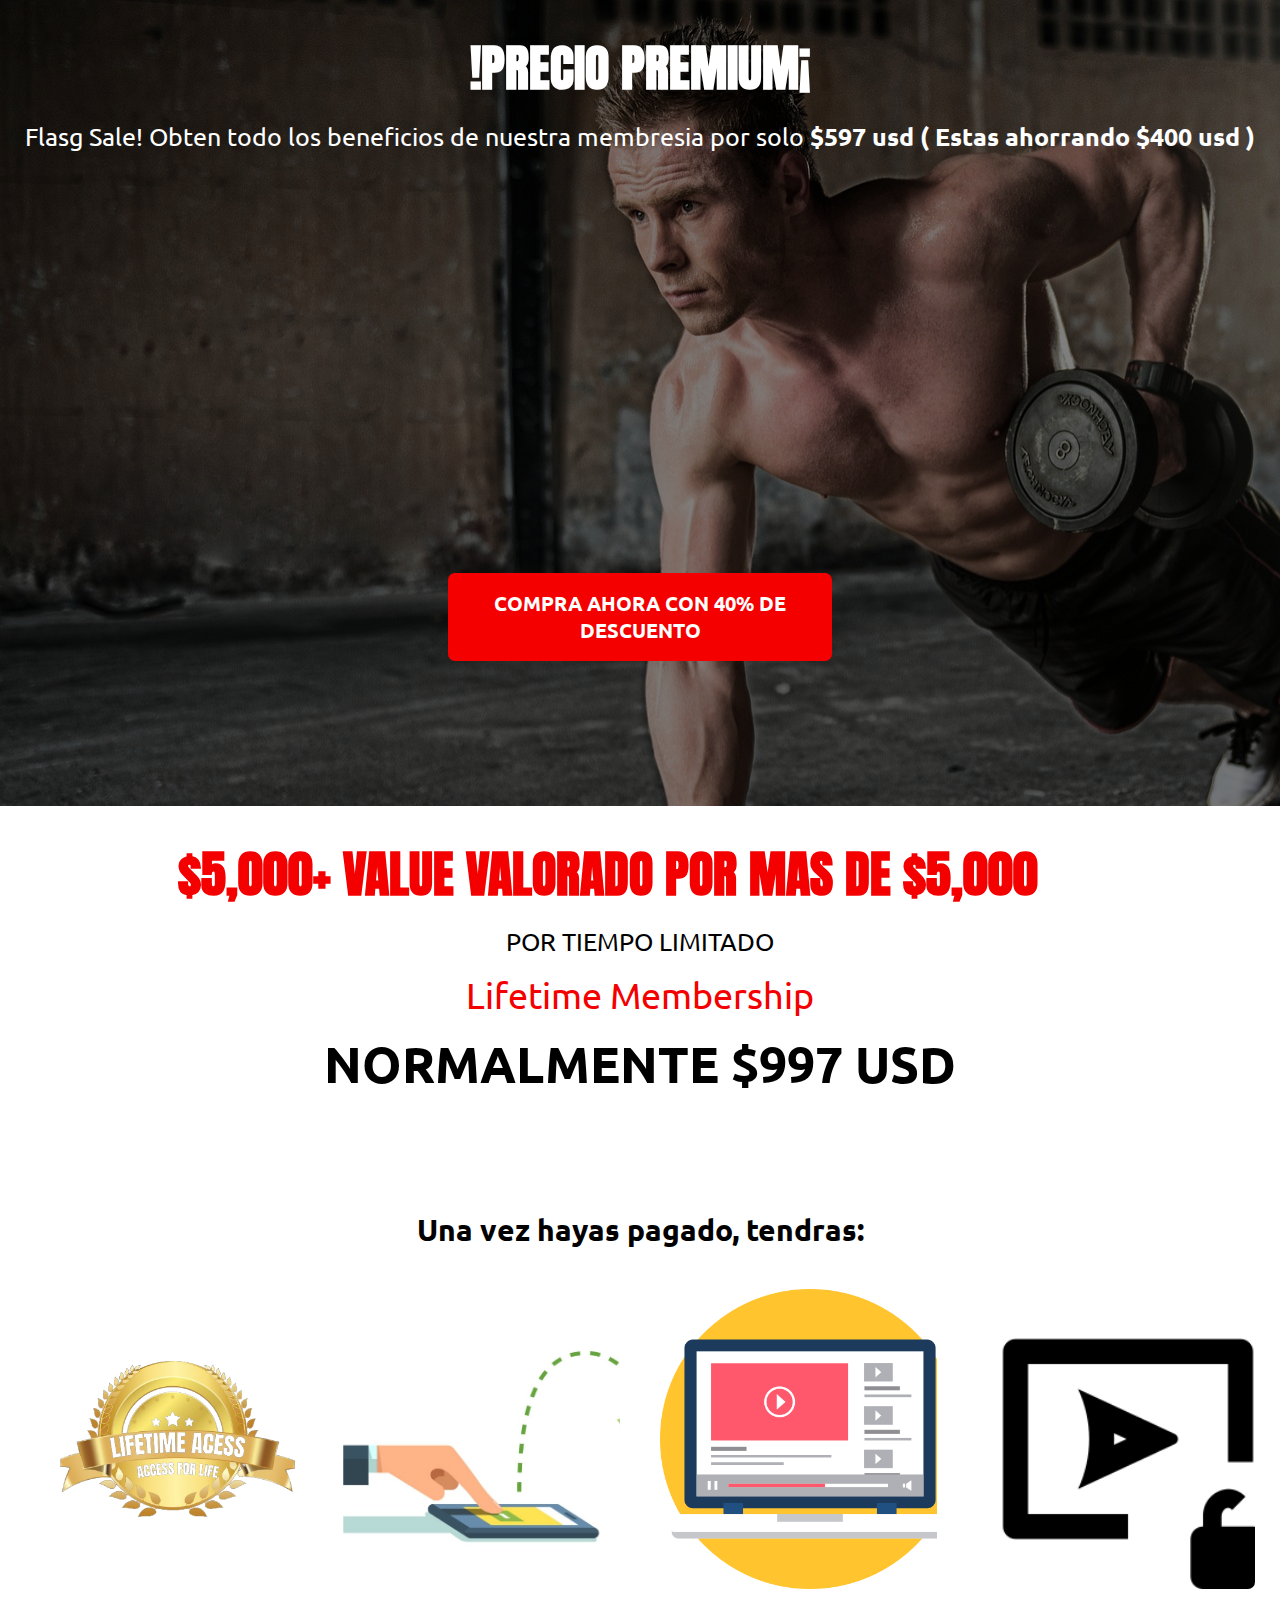
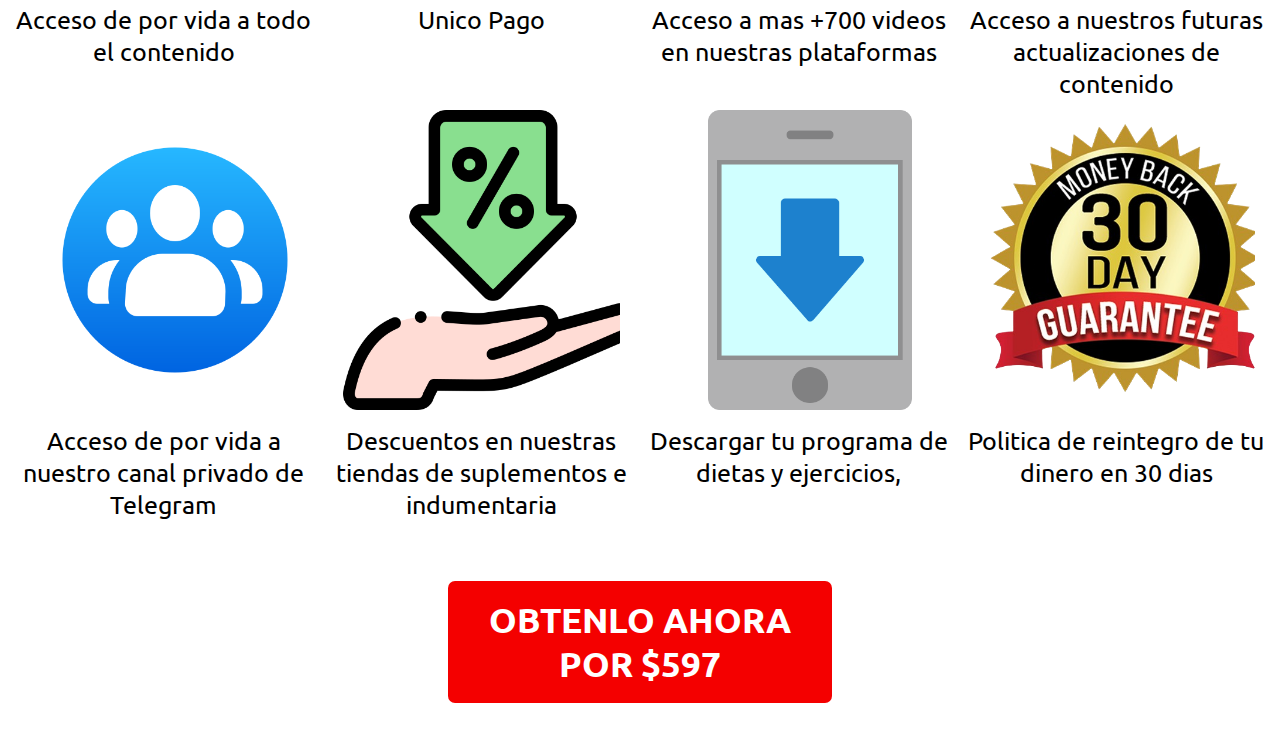
==== index.html @ 4ff4c4f5 "desktop version compelte" ====
<!DOCTYPE html>
<html lang="en">
  <head>
    <meta charset="UTF-8">
    <meta name="viewport" content="width=device-width, initial-scale=1.0">
    <title>Flasg Sale! Obten todo los beneficios de nuestra membresia por solo $597 usd</title>
    <link rel="stylesheet" href="index.css">
    <style>
      @import url('https://fonts.googleapis.com/css2?family=Anton&display=swap');
      @import url('https://fonts.googleapis.com/css2?family=Ubuntu:wght@300;700&display=swap');
    </style>
  </head>
  <body>
    <div class='hero hero-tint'>
      <h1 id="hero-title">!PRECIO PREMIUM¡</h1>
      <p class="hero-text">Flasg Sale! Obten todo los beneficios de nuestra membresia por solo <strong>$597 usd ( Estas ahorrando $400 usd )</strong></p>
      <iframe  id='vsl' src="https://fast.wistia.net/embed/iframe/k64k3qj7p7?seo=true&videoFoam=false" title="VSL FITNESS Video" allow="autoplay; fullscreen" allowtransparency="true" frameborder="0" scrolling="no" class="wistia_embed" name="wistia_embed" msallowfullscreen width="640" height="360"></iframe>
      <script src="https://fast.wistia.net/assets/external/E-v1.js" async></script>
      <button class='cta'>COMPRA AHORA CON 40% DE DESCUENTO </button>
    </div>
    <div class='body'>
      <h1 class="red">$5,000+ VALUE VALORADO POR MAS DE $5,000 </h1>
      <p>POR TIEMPO LIMITADO</p>
      <p class="red emphasize">Lifetime Membership</p>
      <p class="body-discount">NORMALMENTE $997 USD</p>
      <p class='list-title'> Una vez hayas pagado, tendras:</p>
      <div class="benefit-grid">
        <div class="benefit">
          <div class="benefit-image" id="one"></div>
          <p class="label">Acceso de por vida a todo el contenido</p>
        </div>
        <div class="benefit">
          <div class="benefit-image" id="two"></div>
          <p class="label">Unico Pago</p>
        </div>
        <div class="benefit">
          <div class="benefit-image" id="three"></div>
          <p class="label">Acceso a mas +700 videos en nuestras plataformas</p>
        </div>
        <div class="benefit">
          <div class="benefit-image" id="four"></div>
          <p class="label">Acceso a nuestros futuras actualizaciones de contenido</p>
        </div>
        <div class="benefit">
          <div class="benefit-image" id="five"></div>
          <p class="label">Acceso de por vida a nuestro canal privado de Telegram</p>
        </div>
        <div class="benefit">
          <div class="benefit-image" id="six"></div>
          <p class="label">Descuentos en nuestras tiendas de suplementos e indumentaria</p>
        </div>
        <div class="benefit">
          <div class="benefit-image" id="seven"></div>
          <p class="label">Descargar tu programa de dietas y ejercicios,</p>
        </div> 
        <div class="benefit">
          <div class="benefit-image" id="eight"></div>
          <p class="label">Politica de reintegro de tu dinero en 30 dias</p>
        </div>
      </div>
      <button class='cta cta-2'>OBTENLO AHORA POR $597 </button>
    </div>
  </body>
</html>
---- index.css ----
* {
  padding: 0px;
  margin: 0px;
  text-align: center;
  font-family: 'Ubuntu', sans-serif;

}

body {
  height: 260vh;
}

h1 {
  font-family: 'Anton', sans-serif;
  padding-top: 30px;
  font-size: 50px;
  width: 95%;
}

p {
  font-size: 25px;
  padding-top: 15px;
}

.red {
  color: #f40000;
}

.emphasize {
  font-size: 225%;
}

.hero {
  height: 89.5vh;
  width: 100vw;
  background-image: url('/images/hero-bg.jpeg');
  display: flex;
  flex-direction: column;
  align-items: center;
  color: white;
}

.hero-tint {
  background-color: rgba(0,0,0, .5);
  background-blend-mode: multiply;
}

.cta {
  margin-top: 30px;
  padding: 17px;
  width: 30%;
  border-radius: 7px;
  border: none;
  background: #f40000;
  color: white;
  font-weight: bold;
  font-size: 20px;
  transition: transform 0.2s ease;
}

.cta:hover {
  transform: translateY(3px);
  cursor: pointer;
  background: black;
}

.body-discount {
  font-size: 50px;
  font-weight: bold;
}

.list-title {
  margin-top: 100px;
  font-size: 30px;
  font-weight: bold;
}

#vsl {
  padding-top: 30px;
}

.benefit-grid {
  display: grid;
  grid-template-columns: repeat(4, 1fr);
  gap: 10px;
  grid-auto-rows: minmax(100px, auto);
  margin-top: 30px;
  padding: 10px;
}

.benefit-image {
  height: 200px;
  width: 90%;
  background: red;
  margin: auto;
  border-radius: 7px;
}

.benefit-grid-last {
  display: flex;
  width: 100%;
  justify-content: center;
  margin-top: 10px;
}

.benefit-last {
  width: 19.5%;
}

#one {
  background: url('/images/lifetime-access.png');
  background-size: cover;
  position: relative;
  height: 300px;
}

#two {
  background: url('/images/otp.jpeg');
  background-size: cover;
  position: relative;
  height: 300px;
}

#three {
  background: url('/images/700-videos.png');
  background-size: cover;
  position: relative;
  height: 300px;
}

#four {
  background: url('/images/unlock-video.png');
  background-size: cover;
  position: relative;
  height: 300px;
}

#five {
  background: url('/images/facebook-group.png');
  background-size: cover;
  position: relative;
  height: 300px;
}

#six {
  background: url('/images/discount.png');
  background-size: cover;
  position: relative;
  height: 300px;
}

#seven {
  background: url('/images/downloads.png');
  background-size: cover;
  position: relative;
  height: 300px;
}

#eight {
  background: url('/images/30daymondayback.png');
  background-size: cover;
  position: relative;
  height: 300px;
}

.cta-2 {
  margin-top: 50px;
  font-size: 35px;
}
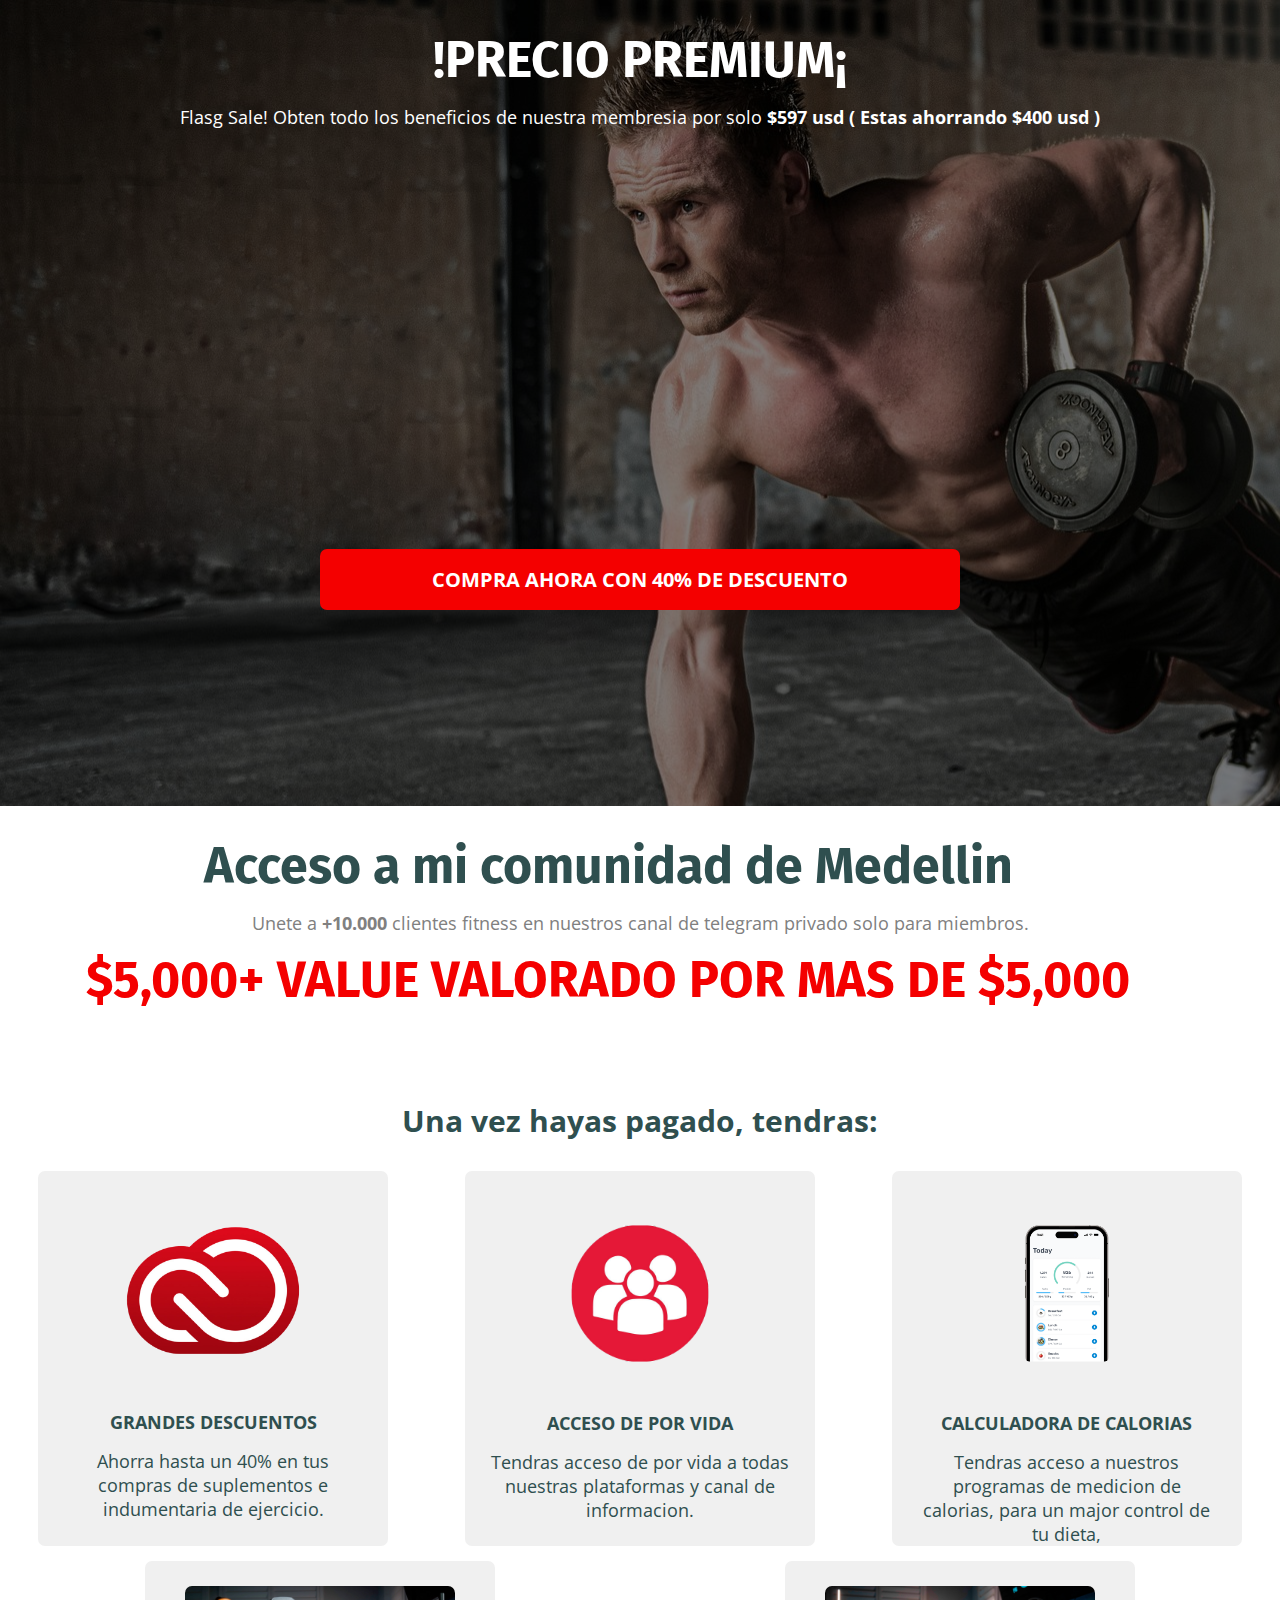
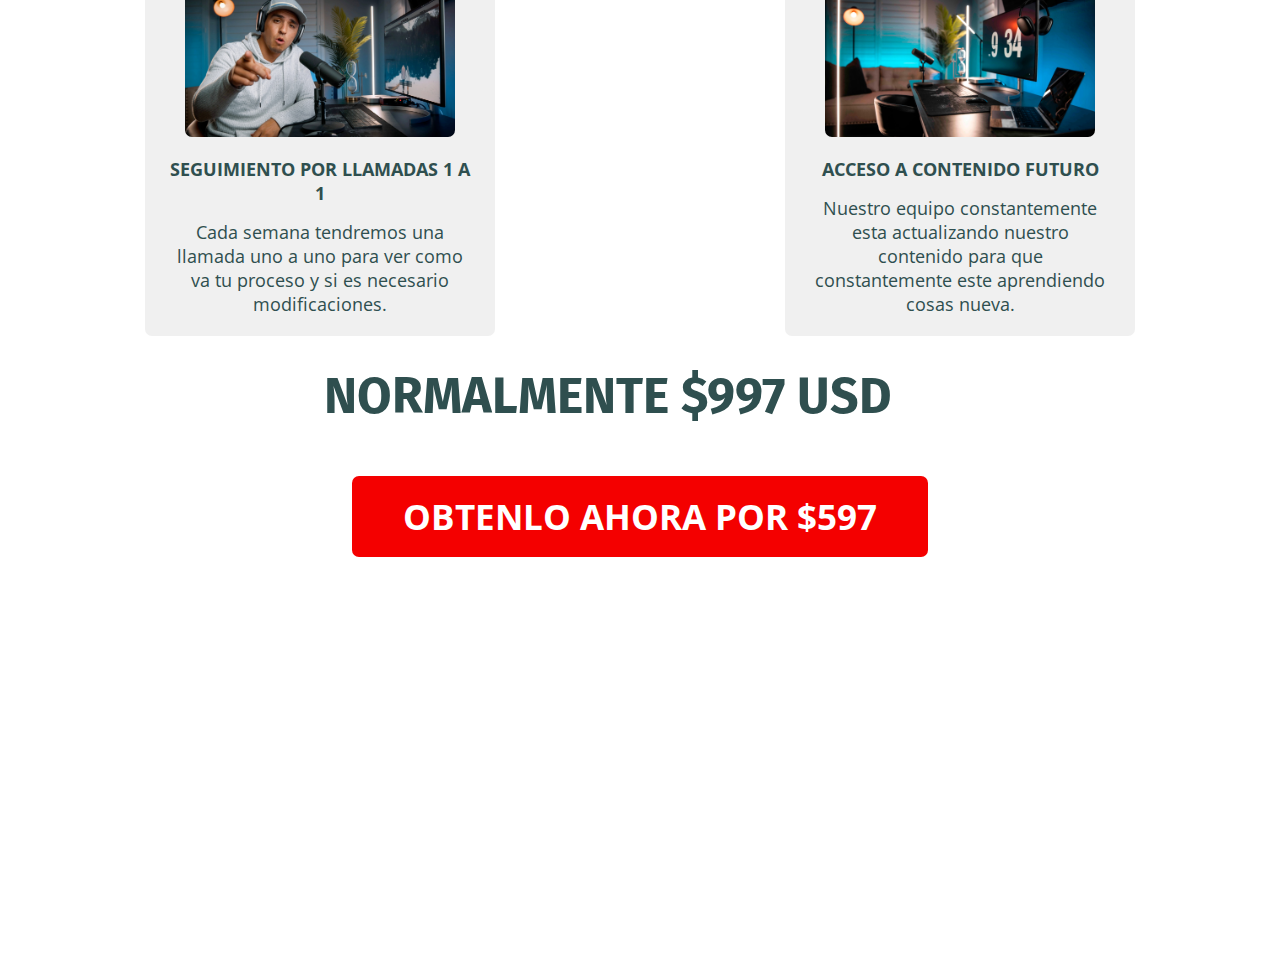
==== commit 243d69b5: "finished lander" ====
--- a/index.html
+++ b/index.html
@@ -5,6 +5,7 @@
     <meta name="viewport" content="width=device-width, initial-scale=1.0">
     <title>Flasg Sale! Obten todo los beneficios de nuestra membresia por solo $597 usd</title>
     <link rel="stylesheet" href="index.css">
+    <link href="//fonts.googleapis.com/css?family=Open+Sans:400,700,400italic,700italic|Fira+Sans:400,700,400italic,700italic" rel="stylesheet" type="text/css">
     <style>
       @import url('https://fonts.googleapis.com/css2?family=Anton&display=swap');
       @import url('https://fonts.googleapis.com/css2?family=Ubuntu:wght@300;700&display=swap');
@@ -19,45 +20,38 @@
       <button class='cta'>COMPRA AHORA CON 40% DE DESCUENTO </button>
     </div>
     <div class='body'>
-      <h1 class="red">$5,000+ VALUE VALORADO POR MAS DE $5,000 </h1>
-      <p>POR TIEMPO LIMITADO</p>
-      <p class="red emphasize">Lifetime Membership</p>
-      <p class="body-discount">NORMALMENTE $997 USD</p>
+      <h1 class="body-title">Acceso a mi comunidad de Medellin</h1>
+      <p>Unete a <strong>+10.000</strong> clientes fitness en nuestros canal de telegram privado solo para miembros.</p>
+      <h1 class="red value-title">$5,000+ VALUE VALORADO POR MAS DE $5,000 </h1>
       <p class='list-title'> Una vez hayas pagado, tendras:</p>
       <div class="benefit-grid">
         <div class="benefit">
-          <div class="benefit-image" id="one"></div>
-          <p class="label">Acceso de por vida a todo el contenido</p>
+          <img class="benefit-image discount-image" src="/images/big-discounts.webp"/>
+          <p class="benefit-label discount">GRANDES DESCUENTOS</p>
+          <p class="benefit-desc">Ahorra hasta un  40% en tus compras de suplementos e indumentaria de ejercicio.</p>
         </div>
         <div class="benefit">
-          <div class="benefit-image" id="two"></div>
-          <p class="label">Unico Pago</p>
+          <img class="benefit-image community" src="/images/community-access.webp"/>
+          <p class="benefit-label">ACCESO DE POR VIDA</p>
+          <p class="benefit-desc">Tendras acceso de por vida a todas nuestras plataformas y canal de informacion.</p>
         </div>
         <div class="benefit">
-          <div class="benefit-image" id="three"></div>
-          <p class="label">Acceso a mas +700 videos en nuestras plataformas</p>
+          <img class="benefit-image calorie" src="/images/calorie-calc.png"/>
+          <p class="benefit-label">CALCULADORA DE CALORIAS</p>
+          <p class="benefit-desc">Tendras acceso a nuestros programas de medicion de calorias, para un major control de tu dieta,</p>
         </div>
         <div class="benefit">
-          <div class="benefit-image" id="four"></div>
-          <p class="label">Acceso a nuestros futuras actualizaciones de contenido</p>
+          <img class="benefit-image" src="/images/live-qa.jpeg"/>
+          <p class="benefit-label">SEGUIMIENTO POR LLAMADAS 1 A 1</p>
+          <p class="benefit-desc">Cada semana tendremos una llamada uno a uno para ver como va tu proceso y si es necesario modificaciones.</p>
         </div>
         <div class="benefit">
-          <div class="benefit-image" id="five"></div>
-          <p class="label">Acceso de por vida a nuestro canal privado de Telegram</p>
-        </div>
-        <div class="benefit">
-          <div class="benefit-image" id="six"></div>
-          <p class="label">Descuentos en nuestras tiendas de suplementos e indumentaria</p>
-        </div>
-        <div class="benefit">
-          <div class="benefit-image" id="seven"></div>
-          <p class="label">Descargar tu programa de dietas y ejercicios,</p>
-        </div> 
-        <div class="benefit">
-          <div class="benefit-image" id="eight"></div>
-          <p class="label">Politica de reintegro de tu dinero en 30 dias</p>
+          <img class="benefit-image" src="/images/future-access.jpeg"/>
+          <p class="benefit-label">ACCESO A CONTENIDO FUTURO</p>
+          <p class="benefit-desc">Nuestro equipo constantemente esta actualizando nuestro contenido para que constantemente este aprendiendo cosas nueva.</p>
         </div>
       </div>
+      <h1 class="body-discount">NORMALMENTE $997 USD</h1>
       <button class='cta cta-2'>OBTENLO AHORA POR $597 </button>
     </div>
   </body>
--- a/index.css
+++ b/index.css
@@ -2,24 +2,25 @@
   padding: 0px;
   margin: 0px;
   text-align: center;
-  font-family: 'Ubuntu', sans-serif;
+  font-family: Open Sans;
 
 }
 
 body {
-  height: 260vh;
+  height: 285vh;
 }
 
 h1 {
-  font-family: 'Anton', sans-serif;
+  font-family: Fira Sans;
   padding-top: 30px;
   font-size: 50px;
   width: 95%;
 }
 
 p {
-  font-size: 25px;
+  font-size: 18px;
   padding-top: 15px;
+  color: gray
 }
 
 .red {
@@ -28,6 +29,8 @@
 
 .emphasize {
   font-size: 225%;
+  width: 90%;
+  margin: auto;
 }
 
 .hero {
@@ -45,10 +48,15 @@
   background-blend-mode: multiply;
 }
 
+.hero-text {
+  color: white;
+}
+
 .cta {
   margin-top: 30px;
+  margin-bottom: 30px;
   padding: 17px;
-  width: 30%;
+  width: 50%;
   border-radius: 7px;
   border: none;
   background: #f40000;
@@ -64,15 +72,25 @@
   background: black;
 }
 
+.body-title {
+  color: darkslategray;
+}
+
 .body-discount {
-  font-size: 50px;
-  font-weight: bold;
+  margin-top: 75px auto auto auto;
+  color: darkslategray;
+}
+
+.value-title {
+  padding-top: 15px;
 }
 
 .list-title {
-  margin-top: 100px;
+  margin-top: 75px;
+  margin-bottom: 15px;
   font-size: 30px;
   font-weight: bold;
+  color: darkslategray;
 }
 
 #vsl {
@@ -80,90 +98,73 @@
 }
 
 .benefit-grid {
-  display: grid;
-  grid-template-columns: repeat(4, 1fr);
-  gap: 10px;
-  grid-auto-rows: minmax(100px, auto);
-  margin-top: 30px;
-  padding: 10px;
+  display: flex;
+  flex-wrap: wrap;
+  justify-content: space-around;
+}
+
+.benefit {
+  width: 300px;
+  height: 325px;
+  margin-top: 15px;
+  padding: 25px;
+  border-radius: 7px;
+  background: rgb(240,240,240);
+}
+
+.benefit:hover {
+  transform: translateY(5px);
+  cursor: pointer;
+  background: rgb(220,220,220);
 }
 
 .benefit-image {
-  height: 200px;
-  width: 90%;
-  background: red;
-  margin: auto;
+  max-height: 60%;
+  max-width: 90%;
   border-radius: 7px;
 }
 
-.benefit-grid-last {
-  display: flex;
-  width: 100%;
-  justify-content: center;
-  margin-top: 10px;
+.benefit-label, .benefit-desc {
+  color: darkslategray;
 }
 
-.benefit-last {
-  width: 19.5%;
+.benefit-label {
+  font-weight: bold;
 }
 
-#one {
-  background: url('/images/lifetime-access.png');
-  background-size: cover;
-  position: relative;
-  height: 300px;
+.calorie, .community {
+  transform: scale(.7);
 }
 
-#two {
-  background: url('/images/otp.jpeg');
-  background-size: cover;
-  position: relative;
-  height: 300px;
+.discount-image {
+  margin-top: 25px;
 }
 
-#three {
-  background: url('/images/700-videos.png');
-  background-size: cover;
-  position: relative;
-  height: 300px;
-}
-
-#four {
-  background: url('/images/unlock-video.png');
-  background-size: cover;
-  position: relative;
-  height: 300px;
-}
-
-#five {
-  background: url('/images/facebook-group.png');
-  background-size: cover;
-  position: relative;
-  height: 300px;
-}
-
-#six {
-  background: url('/images/discount.png');
-  background-size: cover;
-  position: relative;
-  height: 300px;
-}
-
-#seven {
-  background: url('/images/downloads.png');
-  background-size: cover;
-  position: relative;
-  height: 300px;
-}
-
-#eight {
-  background: url('/images/30daymondayback.png');
-  background-size: cover;
-  position: relative;
-  height: 300px;
+.discount {
+  margin-top: 25px;
 }
 
 .cta-2 {
   margin-top: 50px;
   font-size: 35px;
+  width: 45%;
 }
+
+
+
+/* Extra small devices (phones, 600px and down) */
+@media only screen and (max-width: 800px) {
+  #vsl {
+    width: 90%;
+  }
+
+  .cta {
+    width: 75%;
+  }
+
+  .cta-2 {
+    width: 80%;
+  }
+  
+
+}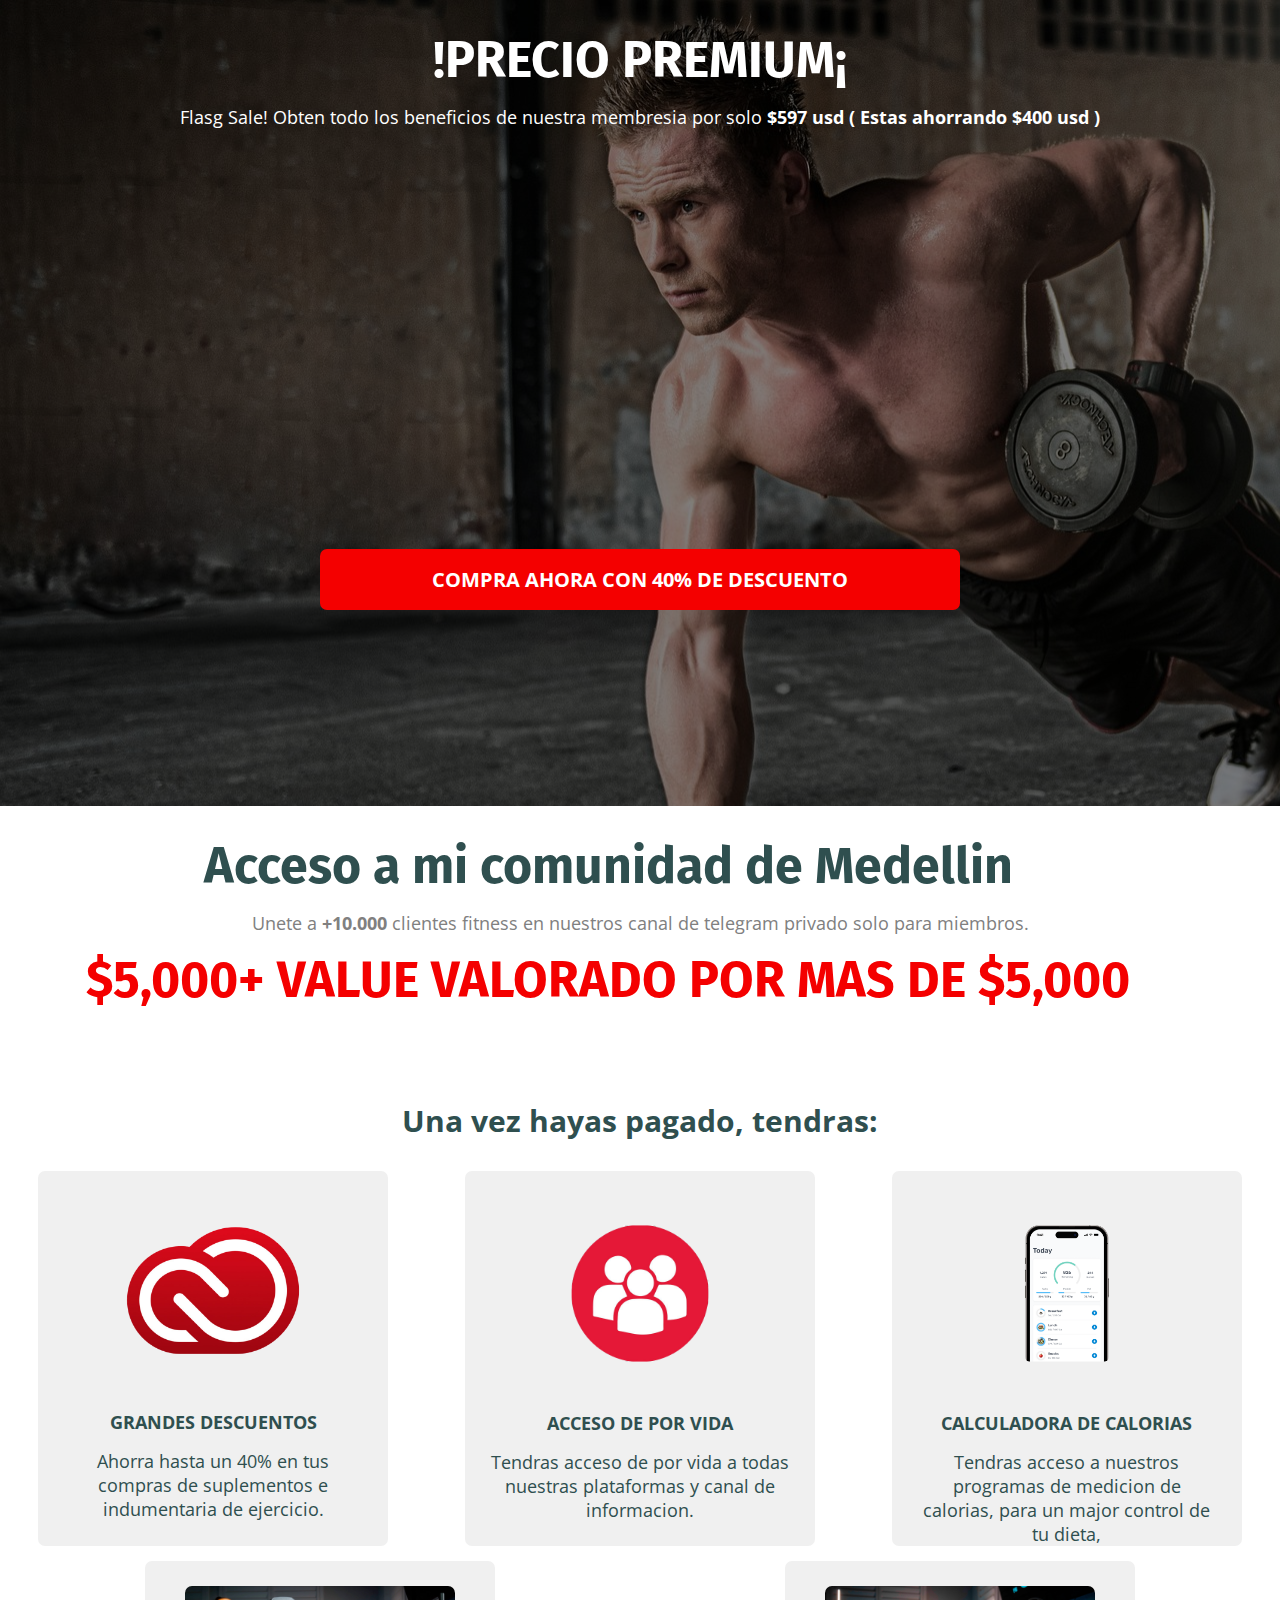
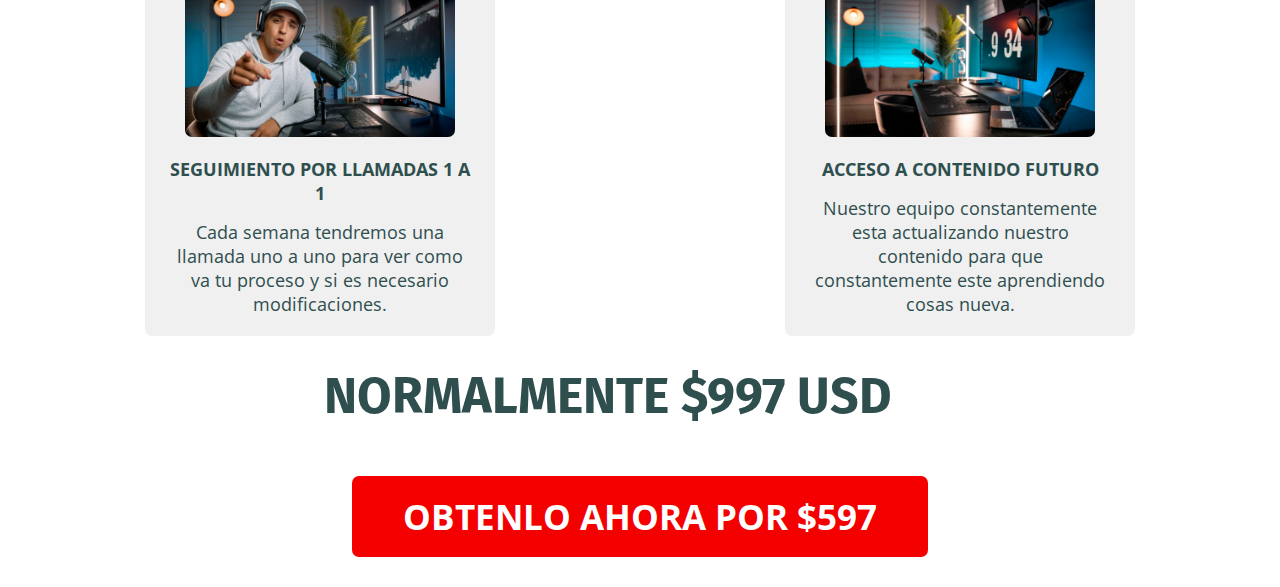
==== commit 67b2fddd: "changed title" ====
--- a/index.html
+++ b/index.html
@@ -3,7 +3,7 @@
   <head>
     <meta charset="UTF-8">
     <meta name="viewport" content="width=device-width, initial-scale=1.0">
-    <title>Flasg Sale! Obten todo los beneficios de nuestra membresia por solo $597 usd</title>
+    <title>Flash Sale! Obten todo los beneficios de nuestra membresia por solo $597 usd</title>
     <link rel="stylesheet" href="index.css">
     <link href="//fonts.googleapis.com/css?family=Open+Sans:400,700,400italic,700italic|Fira+Sans:400,700,400italic,700italic" rel="stylesheet" type="text/css">
     <style>
--- a/index.css
+++ b/index.css
@@ -7,7 +7,7 @@
 }
 
 body {
-  height: 285vh;
+  height: auto;
 }
 
 h1 {
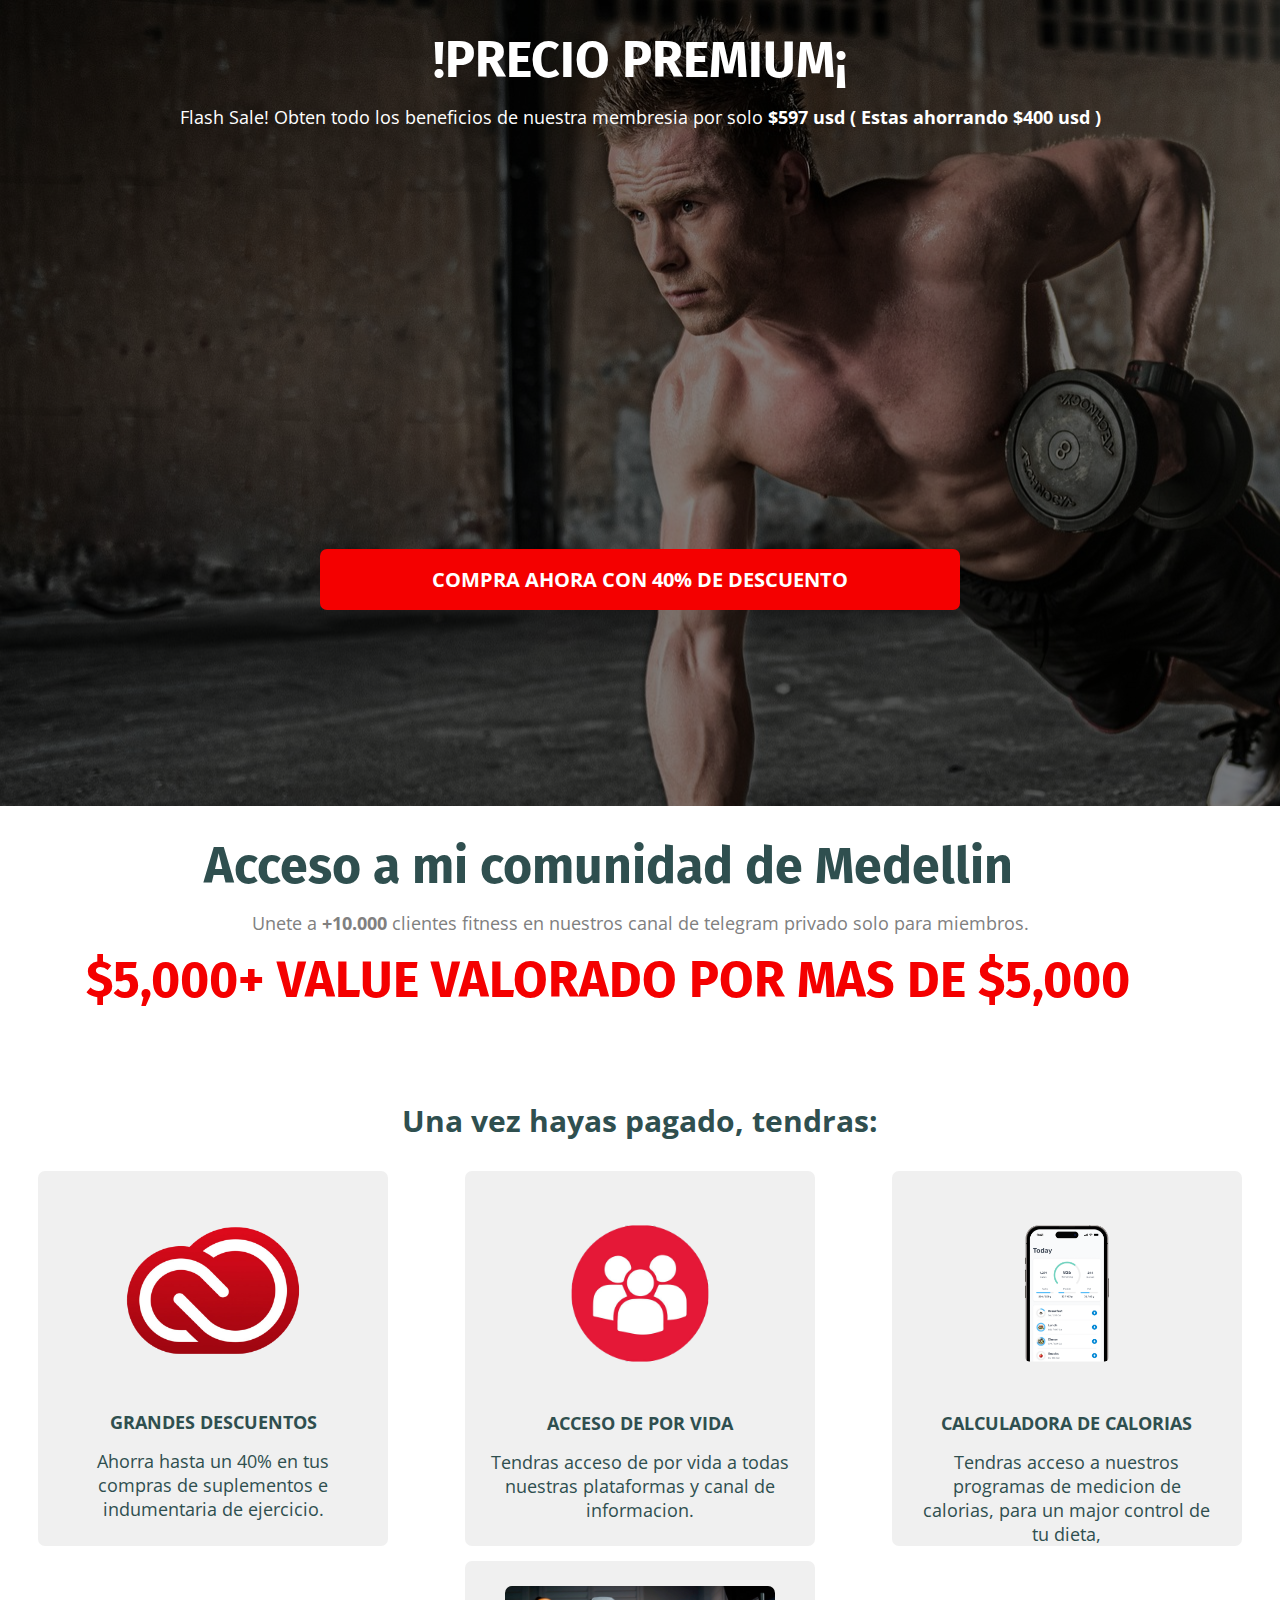
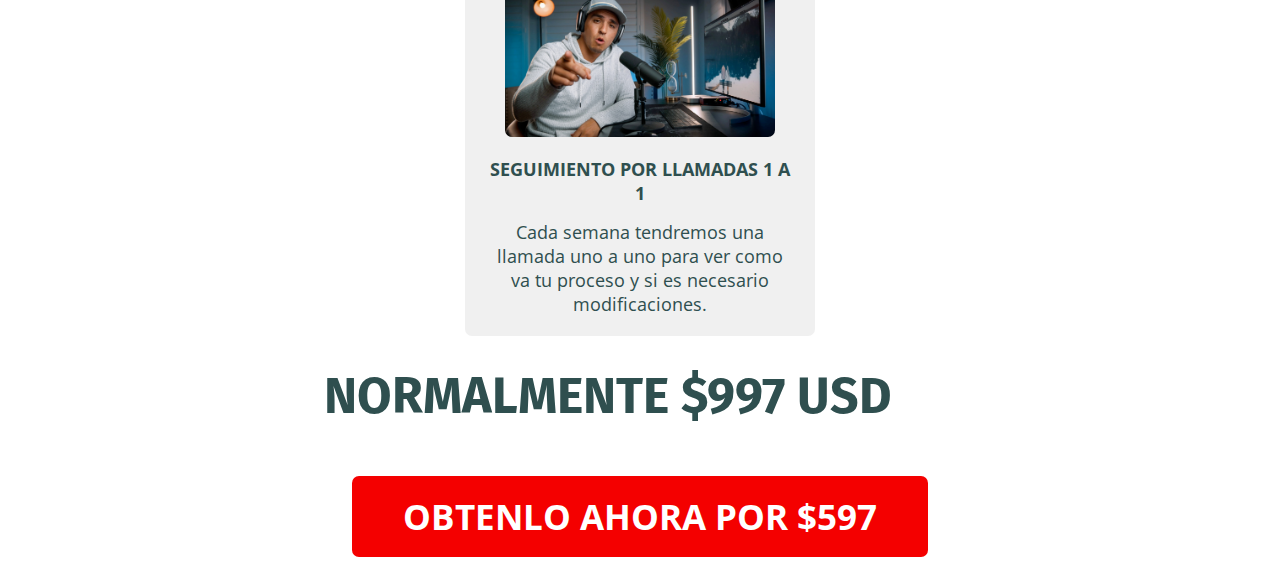
==== commit 0ff0aede: "adjusted benefit grid" ====
--- a/index.html
+++ b/index.html
@@ -14,7 +14,7 @@
   <body>
     <div class='hero hero-tint'>
       <h1 id="hero-title">!PRECIO PREMIUM¡</h1>
-      <p class="hero-text">Flasg Sale! Obten todo los beneficios de nuestra membresia por solo <strong>$597 usd ( Estas ahorrando $400 usd )</strong></p>
+      <p class="hero-text">Flash Sale! Obten todo los beneficios de nuestra membresia por solo <strong>$597 usd ( Estas ahorrando $400 usd )</strong></p>
       <iframe  id='vsl' src="https://fast.wistia.net/embed/iframe/k64k3qj7p7?seo=true&videoFoam=false" title="VSL FITNESS Video" allow="autoplay; fullscreen" allowtransparency="true" frameborder="0" scrolling="no" class="wistia_embed" name="wistia_embed" msallowfullscreen width="640" height="360"></iframe>
       <script src="https://fast.wistia.net/assets/external/E-v1.js" async></script>
       <button class='cta'>COMPRA AHORA CON 40% DE DESCUENTO </button>
@@ -45,11 +45,6 @@
           <p class="benefit-label">SEGUIMIENTO POR LLAMADAS 1 A 1</p>
           <p class="benefit-desc">Cada semana tendremos una llamada uno a uno para ver como va tu proceso y si es necesario modificaciones.</p>
         </div>
-        <div class="benefit">
-          <img class="benefit-image" src="/images/future-access.jpeg"/>
-          <p class="benefit-label">ACCESO A CONTENIDO FUTURO</p>
-          <p class="benefit-desc">Nuestro equipo constantemente esta actualizando nuestro contenido para que constantemente este aprendiendo cosas nueva.</p>
-        </div>
       </div>
       <h1 class="body-discount">NORMALMENTE $997 USD</h1>
       <button class='cta cta-2'>OBTENLO AHORA POR $597 </button>
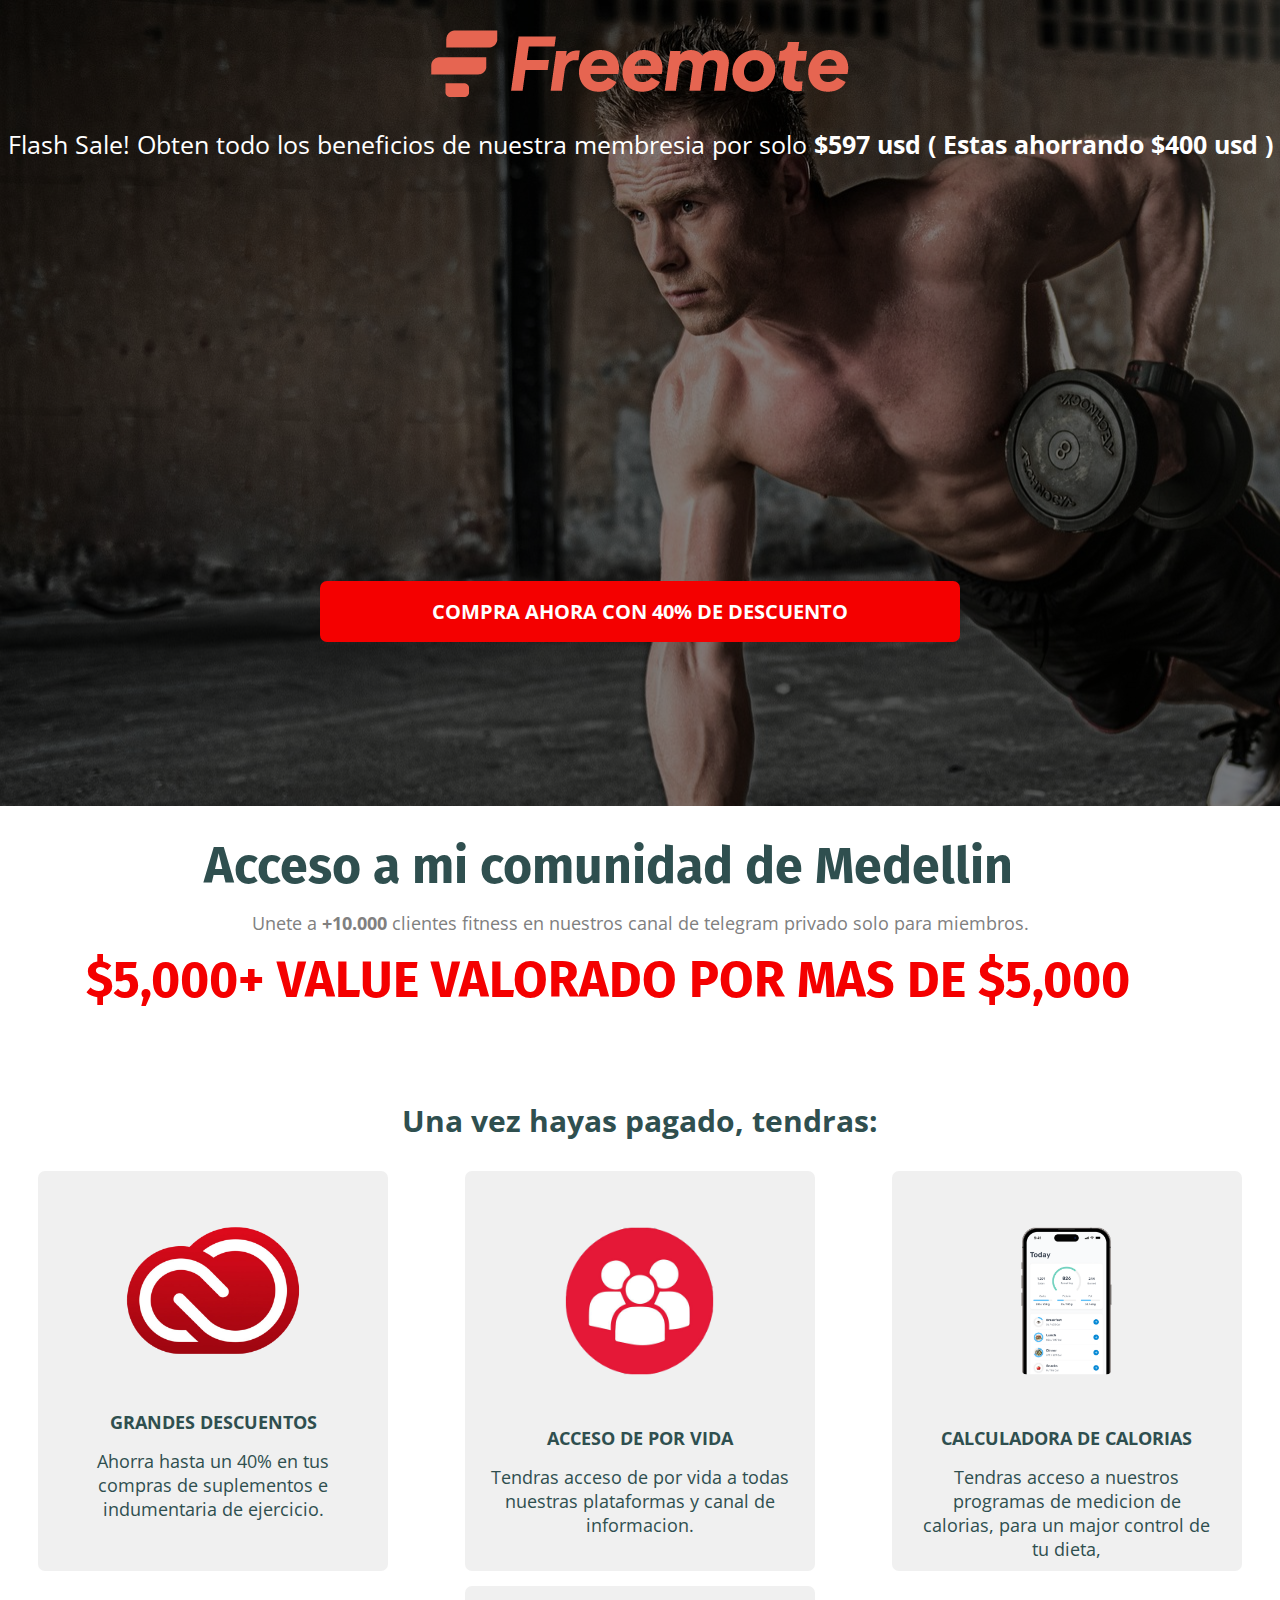
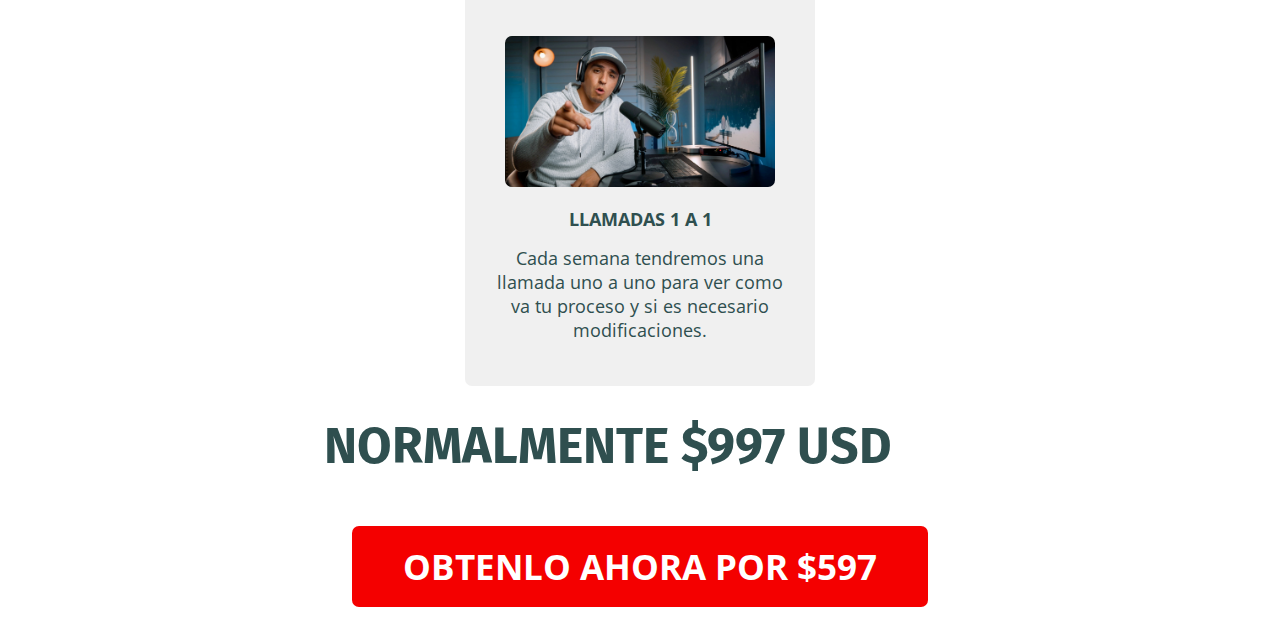
==== commit 82023500: "final changes from kevin" ====
--- a/index.html
+++ b/index.html
@@ -13,7 +13,7 @@
   </head>
   <body>
     <div class='hero hero-tint'>
-      <h1 id="hero-title">!PRECIO PREMIUM¡</h1>
+      <img class='hero-image' src="/images/freemote-logo.png" />
       <p class="hero-text">Flash Sale! Obten todo los beneficios de nuestra membresia por solo <strong>$597 usd ( Estas ahorrando $400 usd )</strong></p>
       <iframe  id='vsl' src="https://fast.wistia.net/embed/iframe/k64k3qj7p7?seo=true&videoFoam=false" title="VSL FITNESS Video" allow="autoplay; fullscreen" allowtransparency="true" frameborder="0" scrolling="no" class="wistia_embed" name="wistia_embed" msallowfullscreen width="640" height="360"></iframe>
       <script src="https://fast.wistia.net/assets/external/E-v1.js" async></script>
@@ -41,8 +41,8 @@
           <p class="benefit-desc">Tendras acceso a nuestros programas de medicion de calorias, para un major control de tu dieta,</p>
         </div>
         <div class="benefit">
-          <img class="benefit-image" src="/images/live-qa.jpeg"/>
-          <p class="benefit-label">SEGUIMIENTO POR LLAMADAS 1 A 1</p>
+          <img class="benefit-image live-image" src="/images/live-qa.jpeg"/>
+          <p class="benefit-label" live>LLAMADAS 1 A 1</p>
           <p class="benefit-desc">Cada semana tendremos una llamada uno a uno para ver como va tu proceso y si es necesario modificaciones.</p>
         </div>
       </div>
--- a/index.css
+++ b/index.css
@@ -15,6 +15,11 @@
   padding-top: 30px;
   font-size: 50px;
   width: 95%;
+}
+
+.hero-image {
+  margin-top: 30px;
+  margin-bottom: 15px;
 }
 
 p {
@@ -50,6 +55,7 @@
 
 .hero-text {
   color: white;
+  font-size: 25px;
 }
 
 .cta {
@@ -105,7 +111,7 @@
 
 .benefit {
   width: 300px;
-  height: 325px;
+  height: 350px;
   margin-top: 15px;
   padding: 25px;
   border-radius: 7px;
@@ -136,12 +142,16 @@
   transform: scale(.7);
 }
 
-.discount-image {
+.discount-image, .live-image {
   margin-top: 25px;
 }
 
-.discount {
+.discount{
   margin-top: 25px;
+}
+
+.live {
+  padding-top: 50px;
 }
 
 .cta-2 {
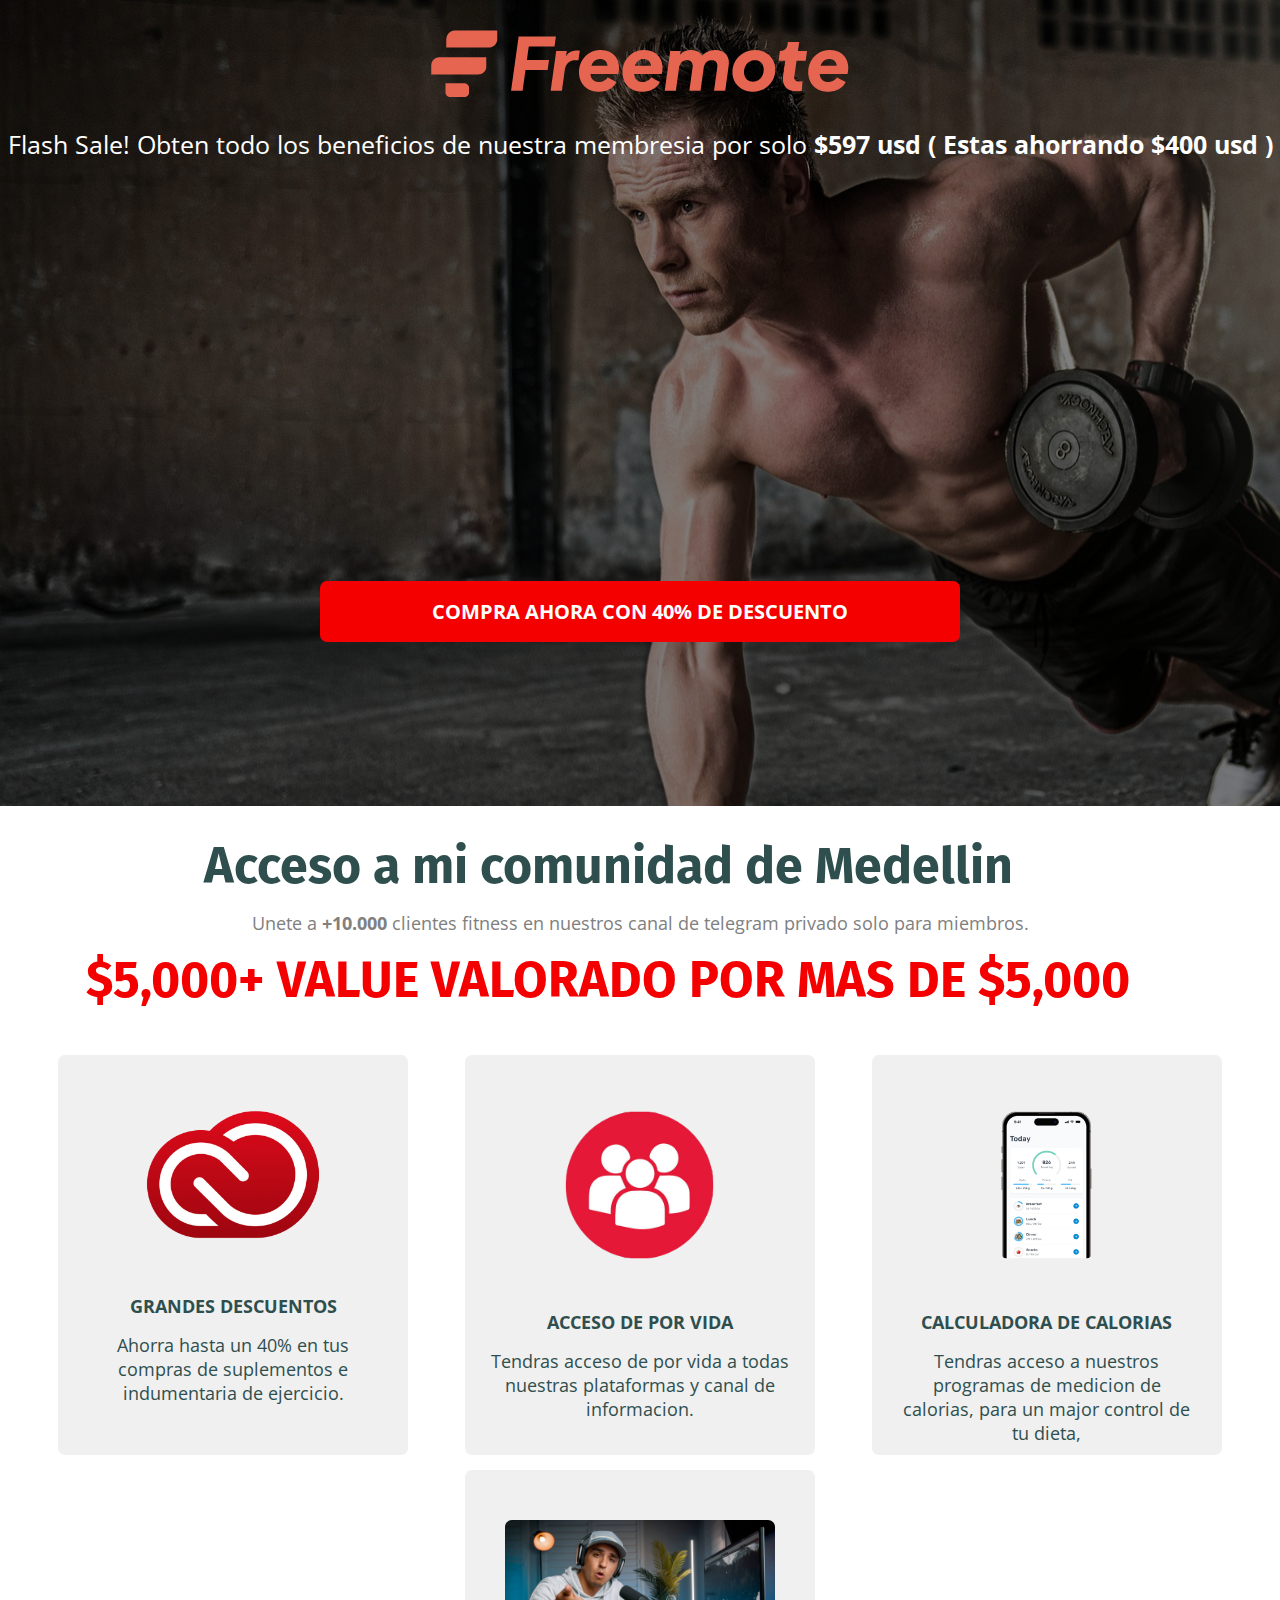
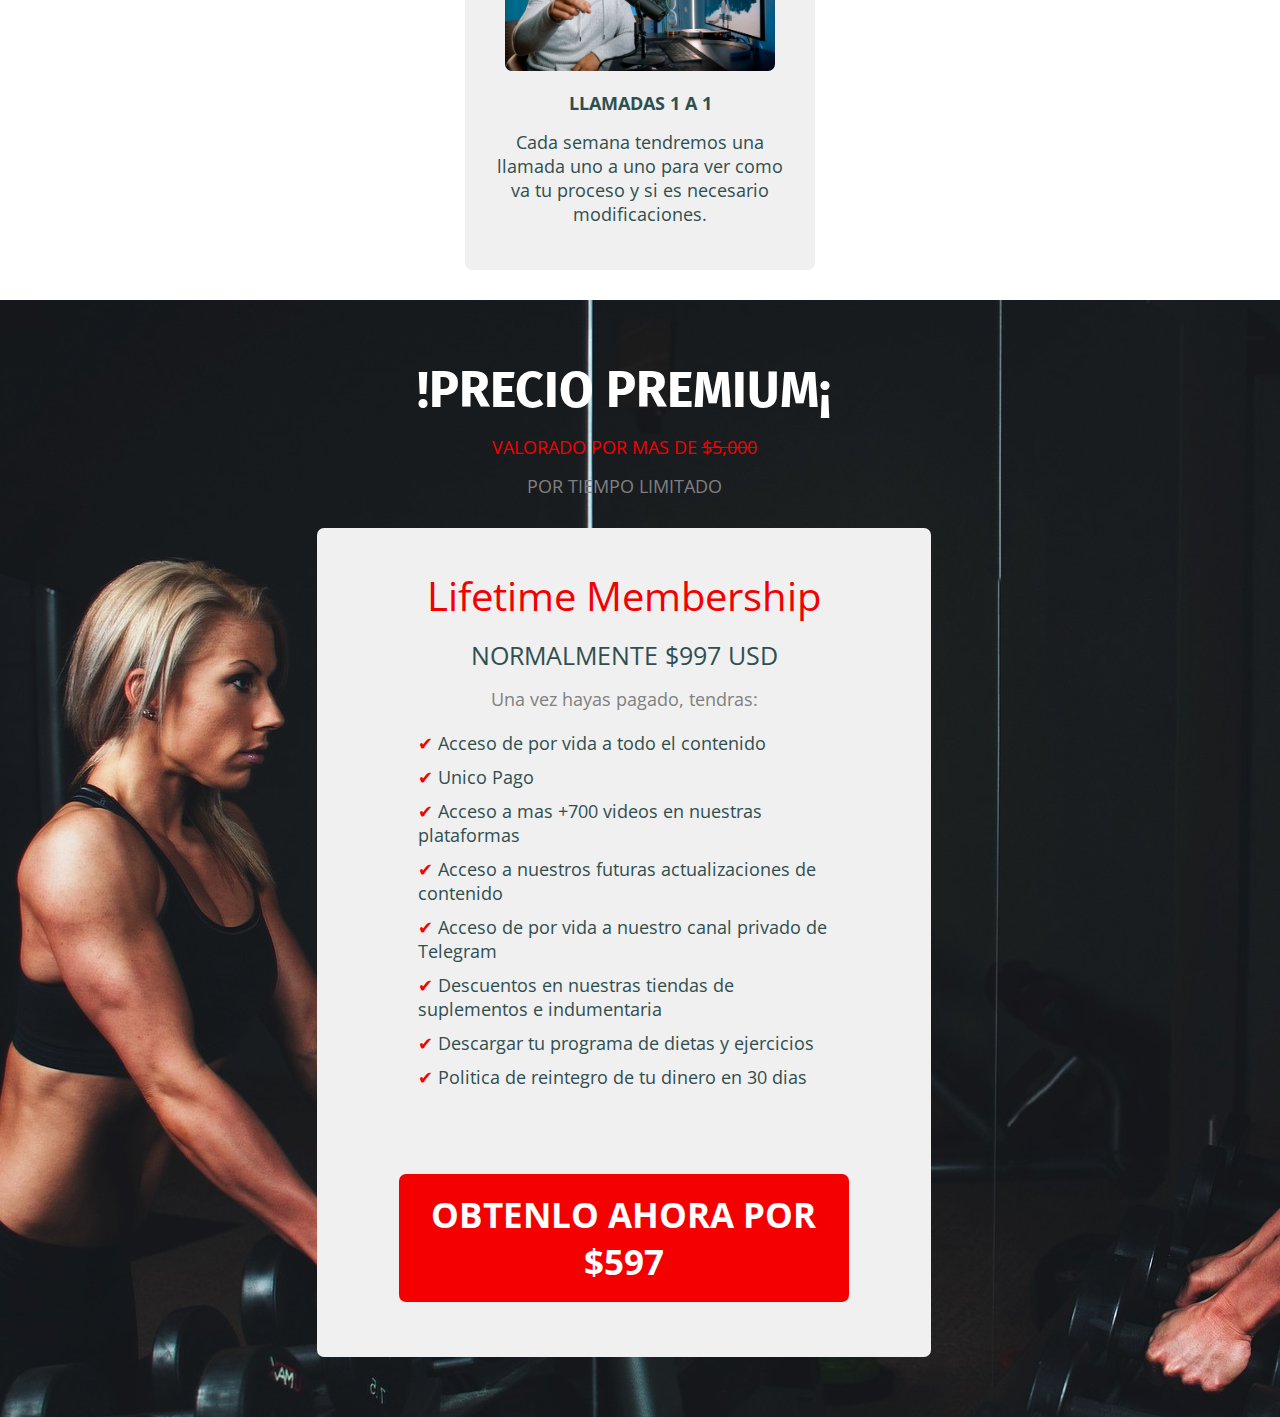
==== commit d261c995: "added bottom cta" ====
--- a/index.html
+++ b/index.html
@@ -23,7 +23,6 @@
       <h1 class="body-title">Acceso a mi comunidad de Medellin</h1>
       <p>Unete a <strong>+10.000</strong> clientes fitness en nuestros canal de telegram privado solo para miembros.</p>
       <h1 class="red value-title">$5,000+ VALUE VALORADO POR MAS DE $5,000 </h1>
-      <p class='list-title'> Una vez hayas pagado, tendras:</p>
       <div class="benefit-grid">
         <div class="benefit">
           <img class="benefit-image discount-image" src="/images/big-discounts.webp"/>
@@ -46,8 +45,27 @@
           <p class="benefit-desc">Cada semana tendremos una llamada uno a uno para ver como va tu proceso y si es necesario modificaciones.</p>
         </div>
       </div>
-      <h1 class="body-discount">NORMALMENTE $997 USD</h1>
-      <button class='cta cta-2'>OBTENLO AHORA POR $597 </button>
+    </div>
+    <div class="offer-box">
+      <h1 class="offer-title white">!PRECIO PREMIUM¡</h1>
+      <p class="offer-title red">VALORADO POR MAS DE <span style="text-decoration: line-through;">$5,000</span> </p>
+      <p class="offer-title">POR TIEMPO LIMITADO</p>
+      <div class="benefit-bullets offer-title">
+        <p class='red lifetime'>Lifetime Membership</p>
+        <p class="body-discount">NORMALMENTE $997 USD</p>
+        <p>Una vez hayas pagado, tendras:</p>
+        <ul>
+          <li><span class="red">&#10004;</span> Acceso de por vida a todo el contenido</li>
+          <li><span class="red">&#10004;</span> Unico Pago</li>
+          <li><span class="red">&#10004;</span> Acceso a mas +700 videos en nuestras plataformas</li>
+          <li><span class="red">&#10004;</span> Acceso a nuestros futuras actualizaciones de contenido</li>
+          <li><span class="red">&#10004;</span> Acceso de por vida a nuestro canal privado de Telegram</li>
+          <li><span class="red">&#10004;</span> Descuentos en nuestras tiendas de suplementos e indumentaria</li>
+          <li><span class="red">&#10004;</span> Descargar tu programa de dietas y ejercicios</li>
+          <li><span class="red">&#10004;</span> Politica de reintegro de tu dinero en 30 dias</li>
+        </ul>
+        <button class='cta cta-2'>OBTENLO AHORA POR $597 </button>
+      </div>
     </div>
   </body>
 </html>--- a/index.css
+++ b/index.css
@@ -85,7 +85,22 @@
 .body-discount {
   margin-top: 75px auto auto auto;
   color: darkslategray;
-}
+  font-size: 25px;
+}
+
+ul {
+  margin: 15px auto 30px auto;
+  width: 75%;
+  color: darkslategray;
+  font-size: 18px;
+  list-style-type: none;
+}
+
+li {
+  padding: 5px;
+  text-align: left;
+}
+
 
 .value-title {
   padding-top: 15px;
@@ -107,6 +122,7 @@
   display: flex;
   flex-wrap: wrap;
   justify-content: space-around;
+  margin: 30px;
 }
 
 .benefit {
@@ -157,9 +173,41 @@
 .cta-2 {
   margin-top: 50px;
   font-size: 35px;
-  width: 45%;
-}
-
+  width: 80%;
+}
+
+.offer-box {
+  height: auto;
+  width: 110vw;
+  background-image: url('/images/bg-2.jpeg');
+  margin: auto;
+  position: relative;
+  right: 150px;
+  padding: 30px;
+}
+
+.offer-title {
+  position: relative;
+  left: 40px; 
+}
+
+.white {
+  color: white;
+  width: 100%;
+}
+
+.benefit-bullets {
+  width: 40%;
+  height: auto;
+  background: rgb(240,240,240);
+  border-radius: 7px;
+  padding: 25px;
+  margin: 30px auto;
+}
+
+.lifetime {
+  font-size: 40px;
+}
 
 
 /* Extra small devices (phones, 600px and down) */
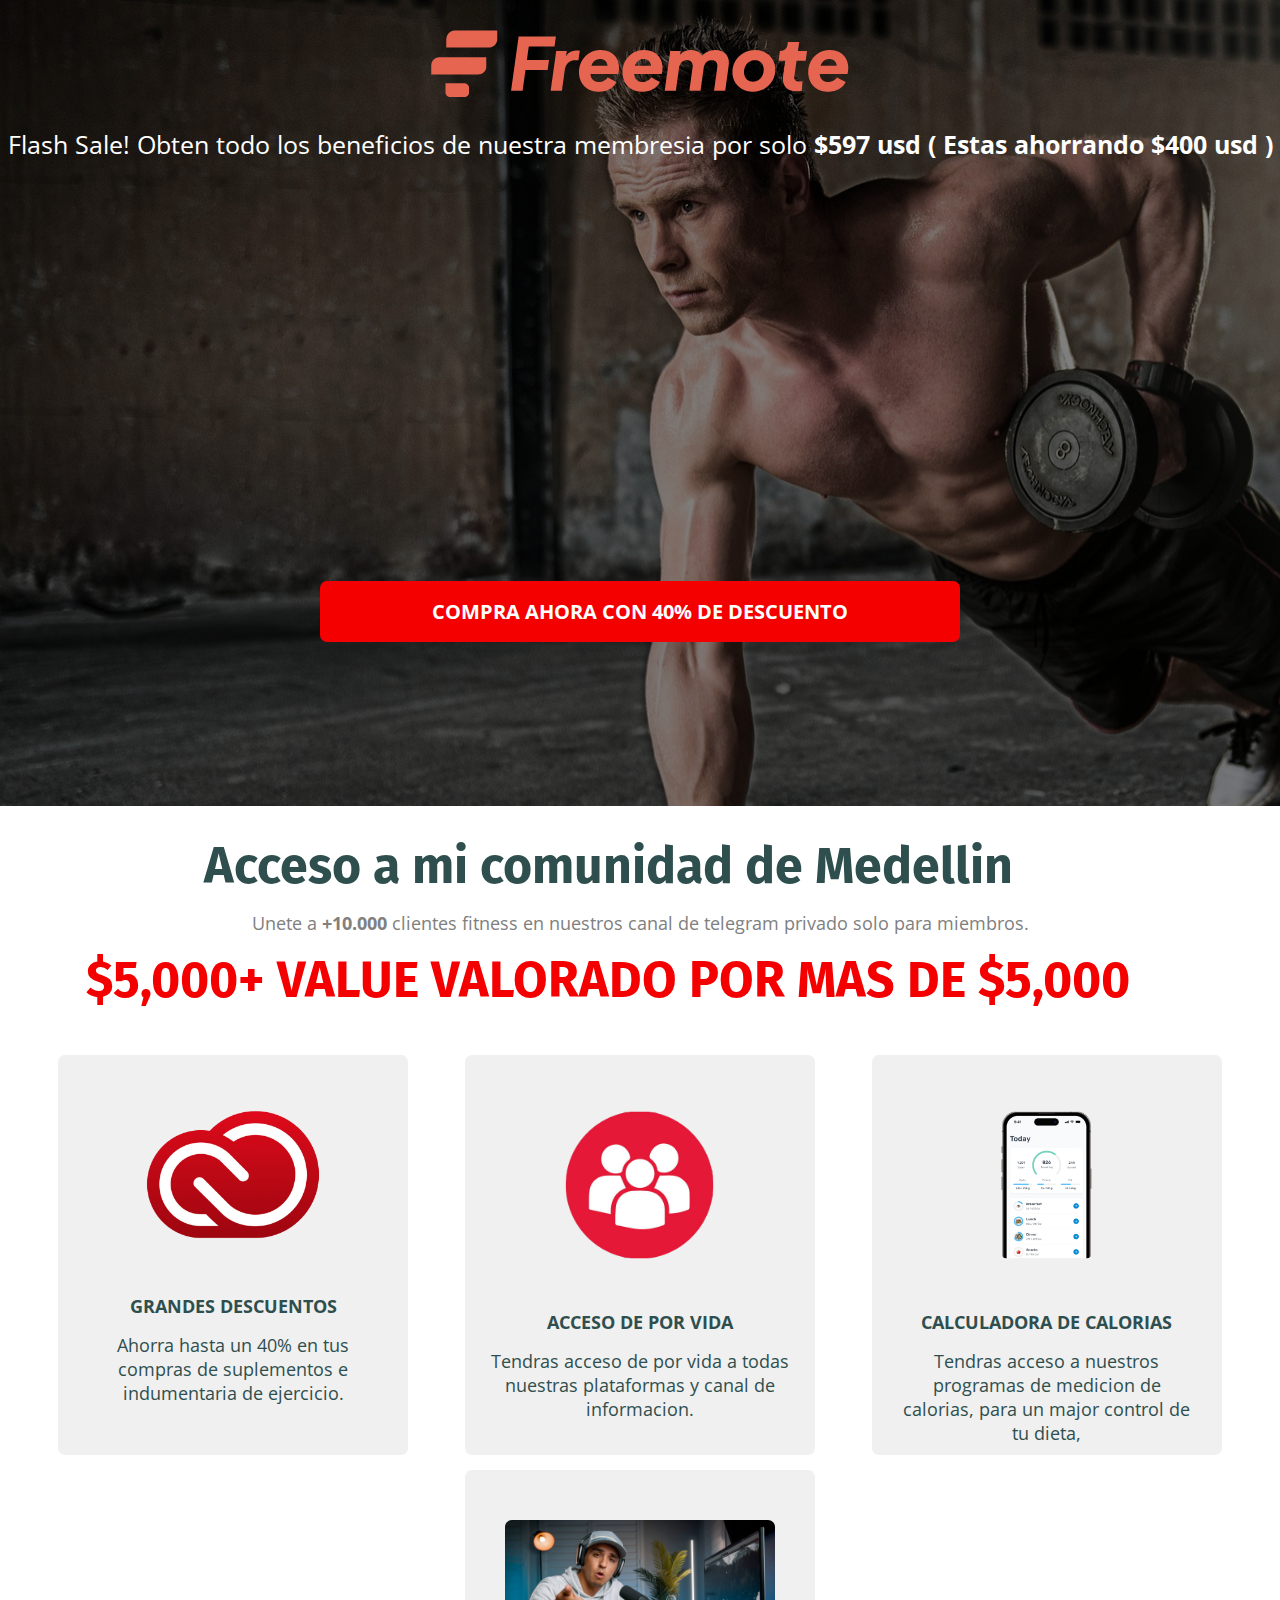
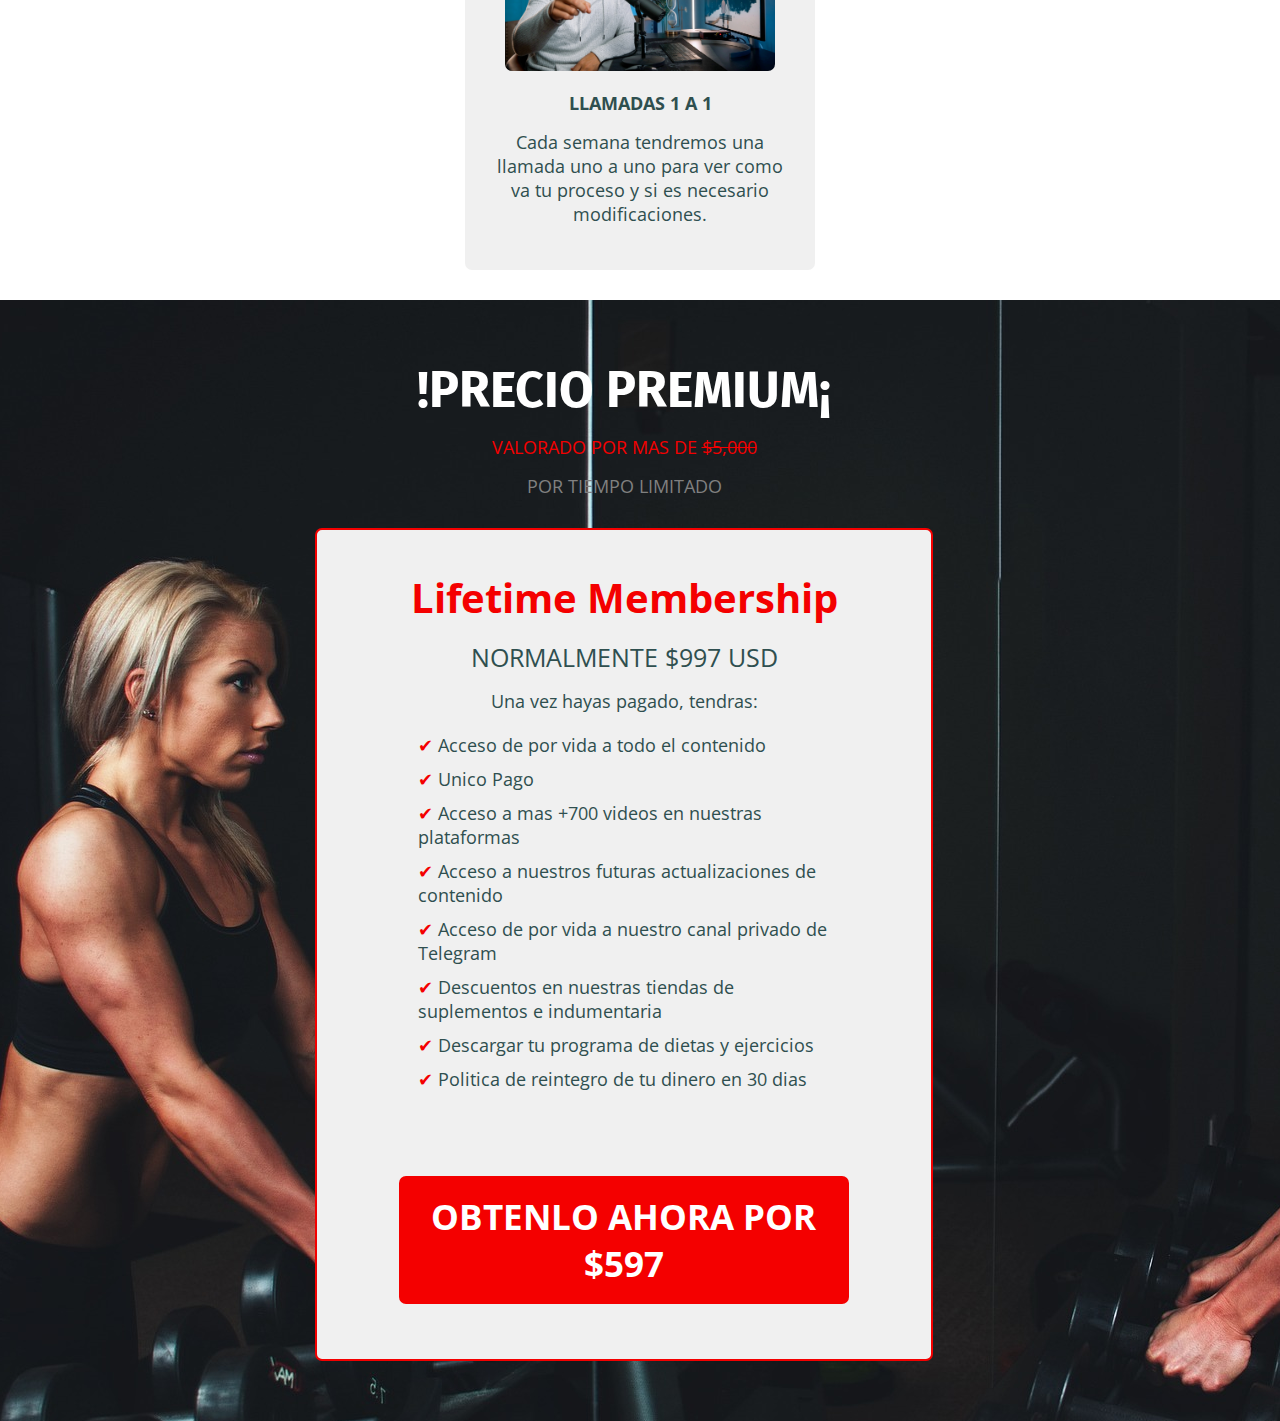
==== commit 48787a06: "one small change" ====
--- a/index.html
+++ b/index.html
@@ -53,7 +53,7 @@
       <div class="benefit-bullets offer-title">
         <p class='red lifetime'>Lifetime Membership</p>
         <p class="body-discount">NORMALMENTE $997 USD</p>
-        <p>Una vez hayas pagado, tendras:</p>
+        <p class="benefit-bullet-title">Una vez hayas pagado, tendras:</p>
         <ul>
           <li><span class="red">&#10004;</span> Acceso de por vida a todo el contenido</li>
           <li><span class="red">&#10004;</span> Unico Pago</li>
--- a/index.css
+++ b/index.css
@@ -8,6 +8,7 @@
 
 body {
   height: auto;
+  overflow-x: hidden;
 }
 
 h1 {
@@ -203,10 +204,16 @@
   border-radius: 7px;
   padding: 25px;
   margin: 30px auto;
+  border: 2px solid #f40000;
 }
 
 .lifetime {
   font-size: 40px;
+  font-weight: bold;
+}
+
+.benefit-bullet-title {
+  color: darkslategray;
 }
 
 
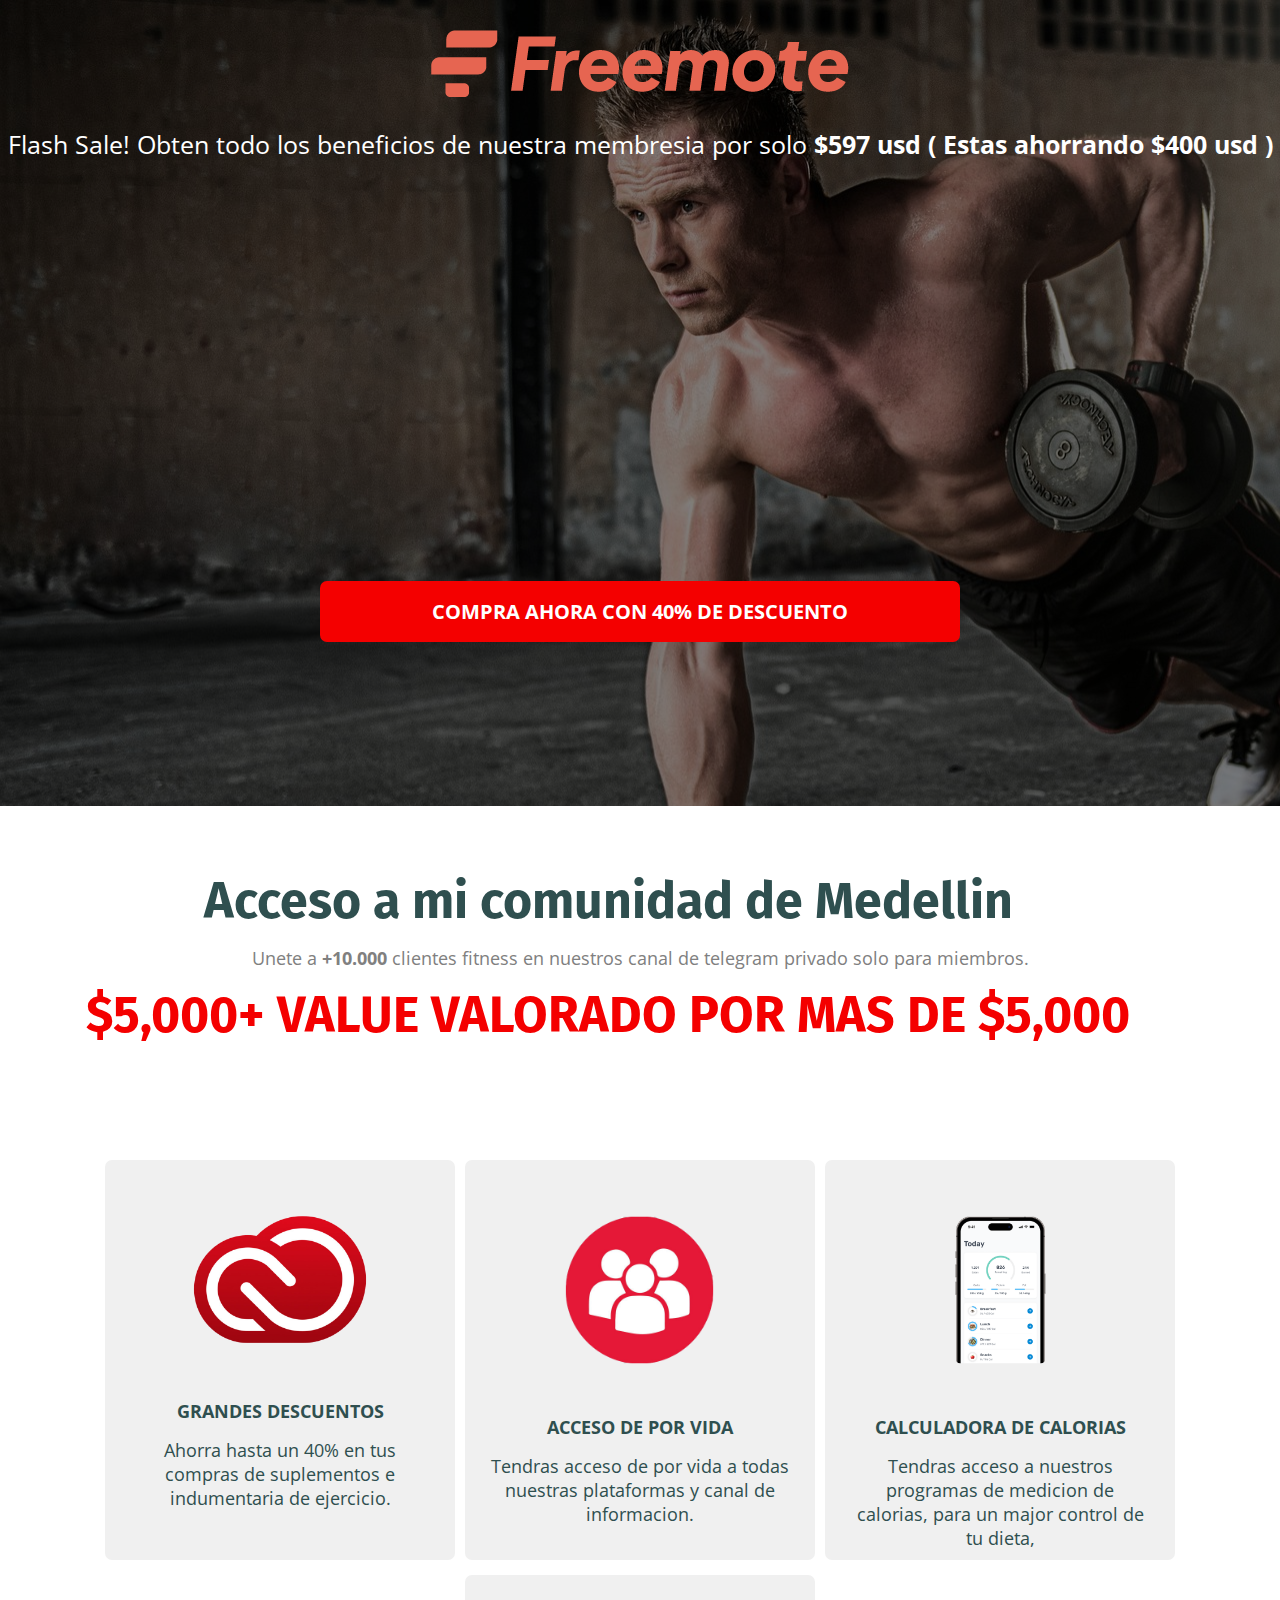
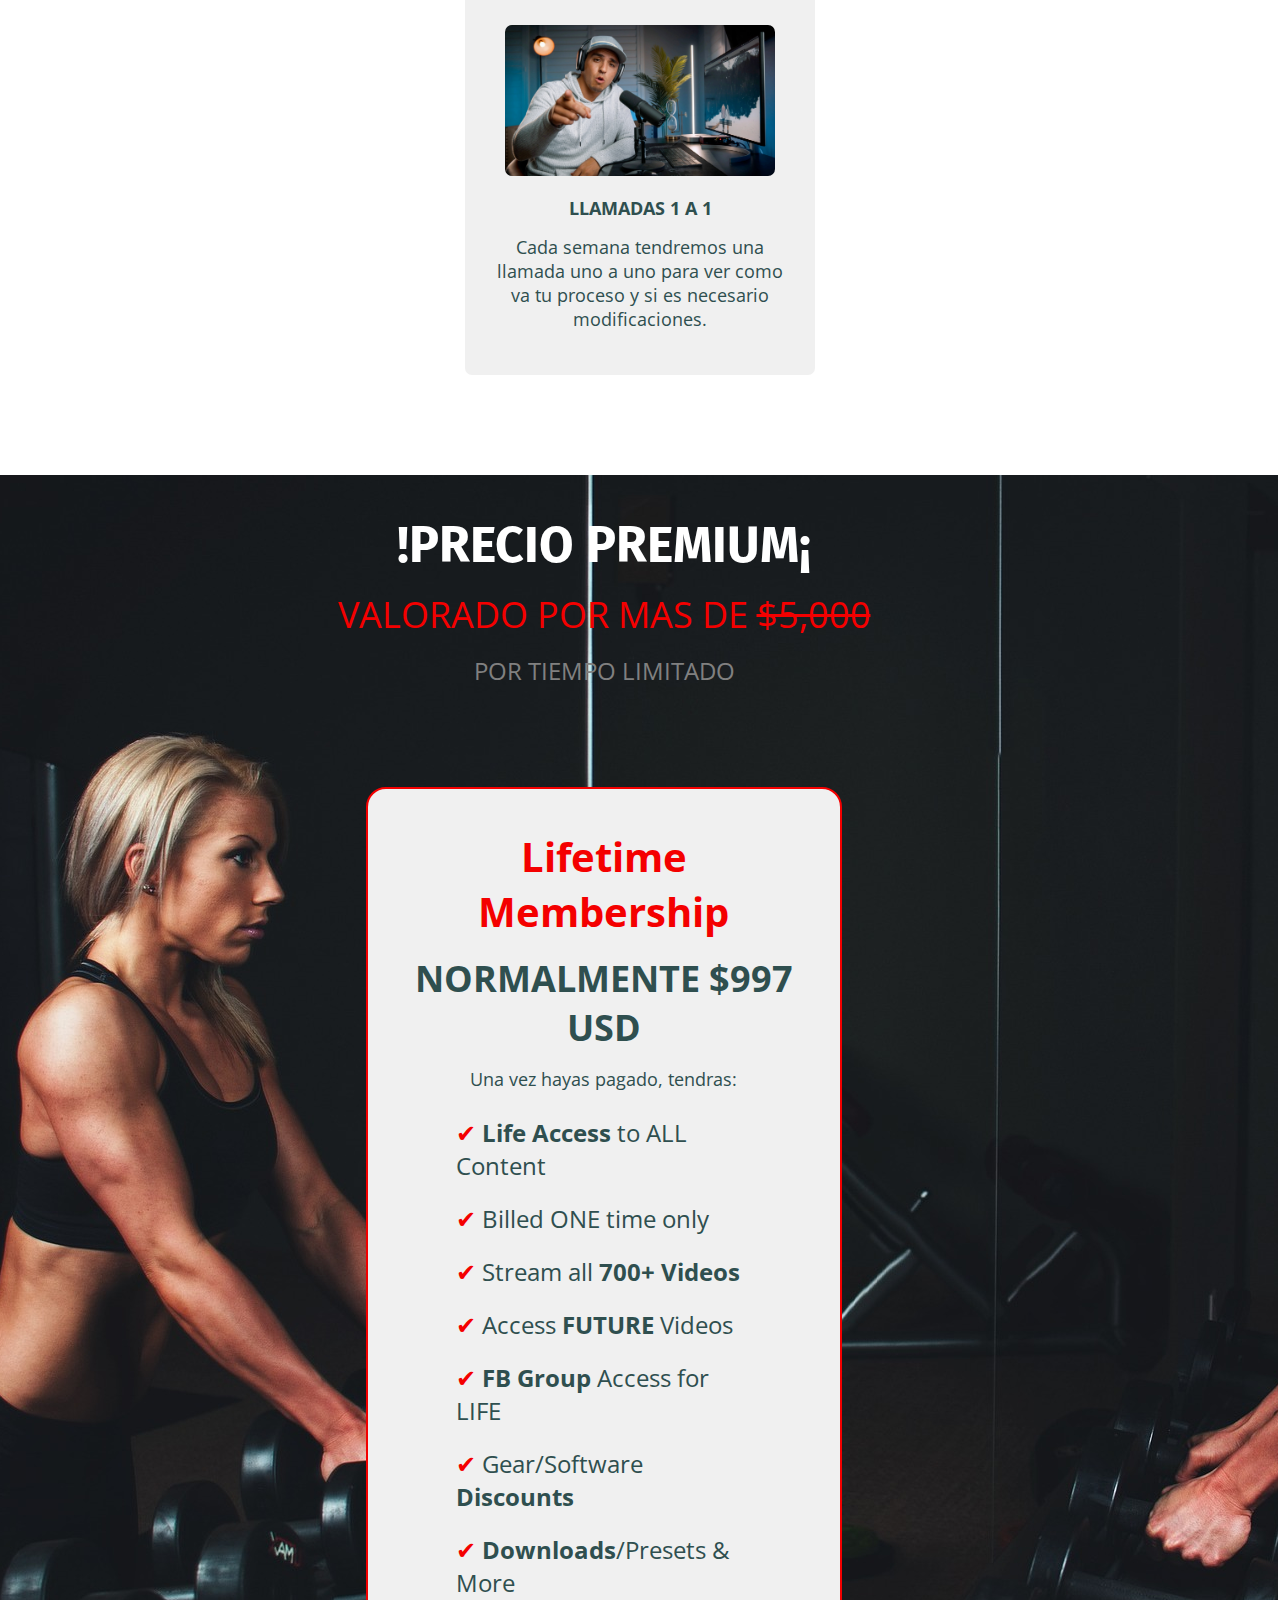
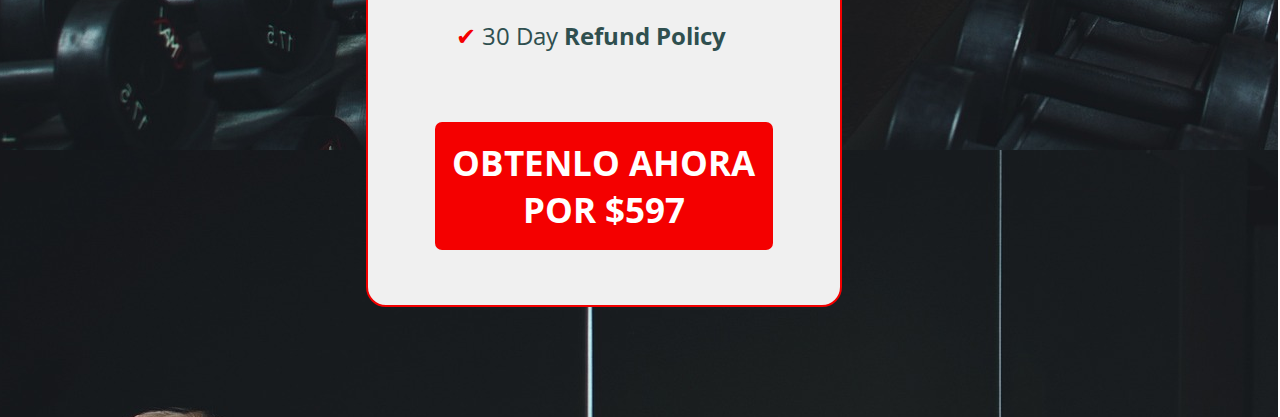
==== commit cec29b19: "one small change" ====
--- a/index.html
+++ b/index.html
@@ -48,21 +48,21 @@
     </div>
     <div class="offer-box">
       <h1 class="offer-title white">!PRECIO PREMIUM¡</h1>
-      <p class="offer-title red">VALORADO POR MAS DE <span style="text-decoration: line-through;">$5,000</span> </p>
-      <p class="offer-title">POR TIEMPO LIMITADO</p>
+      <p class="offer-title red previous">VALORADO POR MAS DE <span style="text-decoration: line-through;">$5,000</span> </p>
+      <p class="offer-title limited">POR TIEMPO LIMITADO</p>
       <div class="benefit-bullets offer-title">
         <p class='red lifetime'>Lifetime Membership</p>
         <p class="body-discount">NORMALMENTE $997 USD</p>
         <p class="benefit-bullet-title">Una vez hayas pagado, tendras:</p>
         <ul>
-          <li><span class="red">&#10004;</span> Acceso de por vida a todo el contenido</li>
-          <li><span class="red">&#10004;</span> Unico Pago</li>
-          <li><span class="red">&#10004;</span> Acceso a mas +700 videos en nuestras plataformas</li>
-          <li><span class="red">&#10004;</span> Acceso a nuestros futuras actualizaciones de contenido</li>
-          <li><span class="red">&#10004;</span> Acceso de por vida a nuestro canal privado de Telegram</li>
-          <li><span class="red">&#10004;</span> Descuentos en nuestras tiendas de suplementos e indumentaria</li>
-          <li><span class="red">&#10004;</span> Descargar tu programa de dietas y ejercicios</li>
-          <li><span class="red">&#10004;</span> Politica de reintegro de tu dinero en 30 dias</li>
+          <li><span class="red">&#10004;</span> <span class='bold'>Life Access</span> to ALL Content</li>
+          <li><span class="red">&#10004;</span> Billed ONE time only</li>
+          <li><span class="red">&#10004;</span> Stream all <span class='bold'>700+ Videos</span></li>
+          <li><span class="red">&#10004;</span> Access <span class='bold'>FUTURE</span> Videos</li>
+          <li><span class="red">&#10004;</span> <span class='bold'>FB Group</span> Access for LIFE</li>
+          <li><span class="red">&#10004;</span> Gear/Software <span class='bold'>Discounts</span></li>
+          <li><span class="red">&#10004;</span> <span class='bold'>Downloads</span>/Presets & More</li>
+          <li><span class="red">&#10004;</span> 30 Day <span class='bold'>Refund Policy </span></li>
         </ul>
         <button class='cta cta-2'>OBTENLO AHORA POR $597 </button>
       </div>
--- a/index.css
+++ b/index.css
@@ -81,24 +81,26 @@
 
 .body-title {
   color: darkslategray;
+  margin-top: 35px;
 }
 
 .body-discount {
   margin-top: 75px auto auto auto;
   color: darkslategray;
-  font-size: 25px;
+  font-size: 36px;
+  font-weight: bold;
 }
 
 ul {
   margin: 15px auto 30px auto;
   width: 75%;
   color: darkslategray;
-  font-size: 18px;
+  font-size: 24px;
   list-style-type: none;
 }
 
 li {
-  padding: 5px;
+  padding: 10px;
   text-align: left;
 }
 
@@ -123,7 +125,7 @@
   display: flex;
   flex-wrap: wrap;
   justify-content: space-around;
-  margin: 30px;
+  margin: 100px;
 }
 
 .benefit {
@@ -172,10 +174,15 @@
 }
 
 .cta-2 {
-  margin-top: 50px;
+  margin-top: 30px;
   font-size: 35px;
   width: 80%;
 }
+
+.bold {
+  font-weight: bold;
+}
+
 
 .offer-box {
   height: auto;
@@ -184,7 +191,7 @@
   margin: auto;
   position: relative;
   right: 150px;
-  padding: 30px;
+  padding: 10px;
 }
 
 .offer-title {
@@ -198,13 +205,21 @@
 }
 
 .benefit-bullets {
-  width: 40%;
+  max-width: 30%;
   height: auto;
   background: rgb(240,240,240);
-  border-radius: 7px;
+  border-radius: 20px;
   padding: 25px;
-  margin: 30px auto;
+  margin: 100px auto;
   border: 2px solid #f40000;
+}
+
+.previous {
+  font-size: 36px;
+}
+
+.limited {
+  font-size: 24px;
 }
 
 .lifetime {
